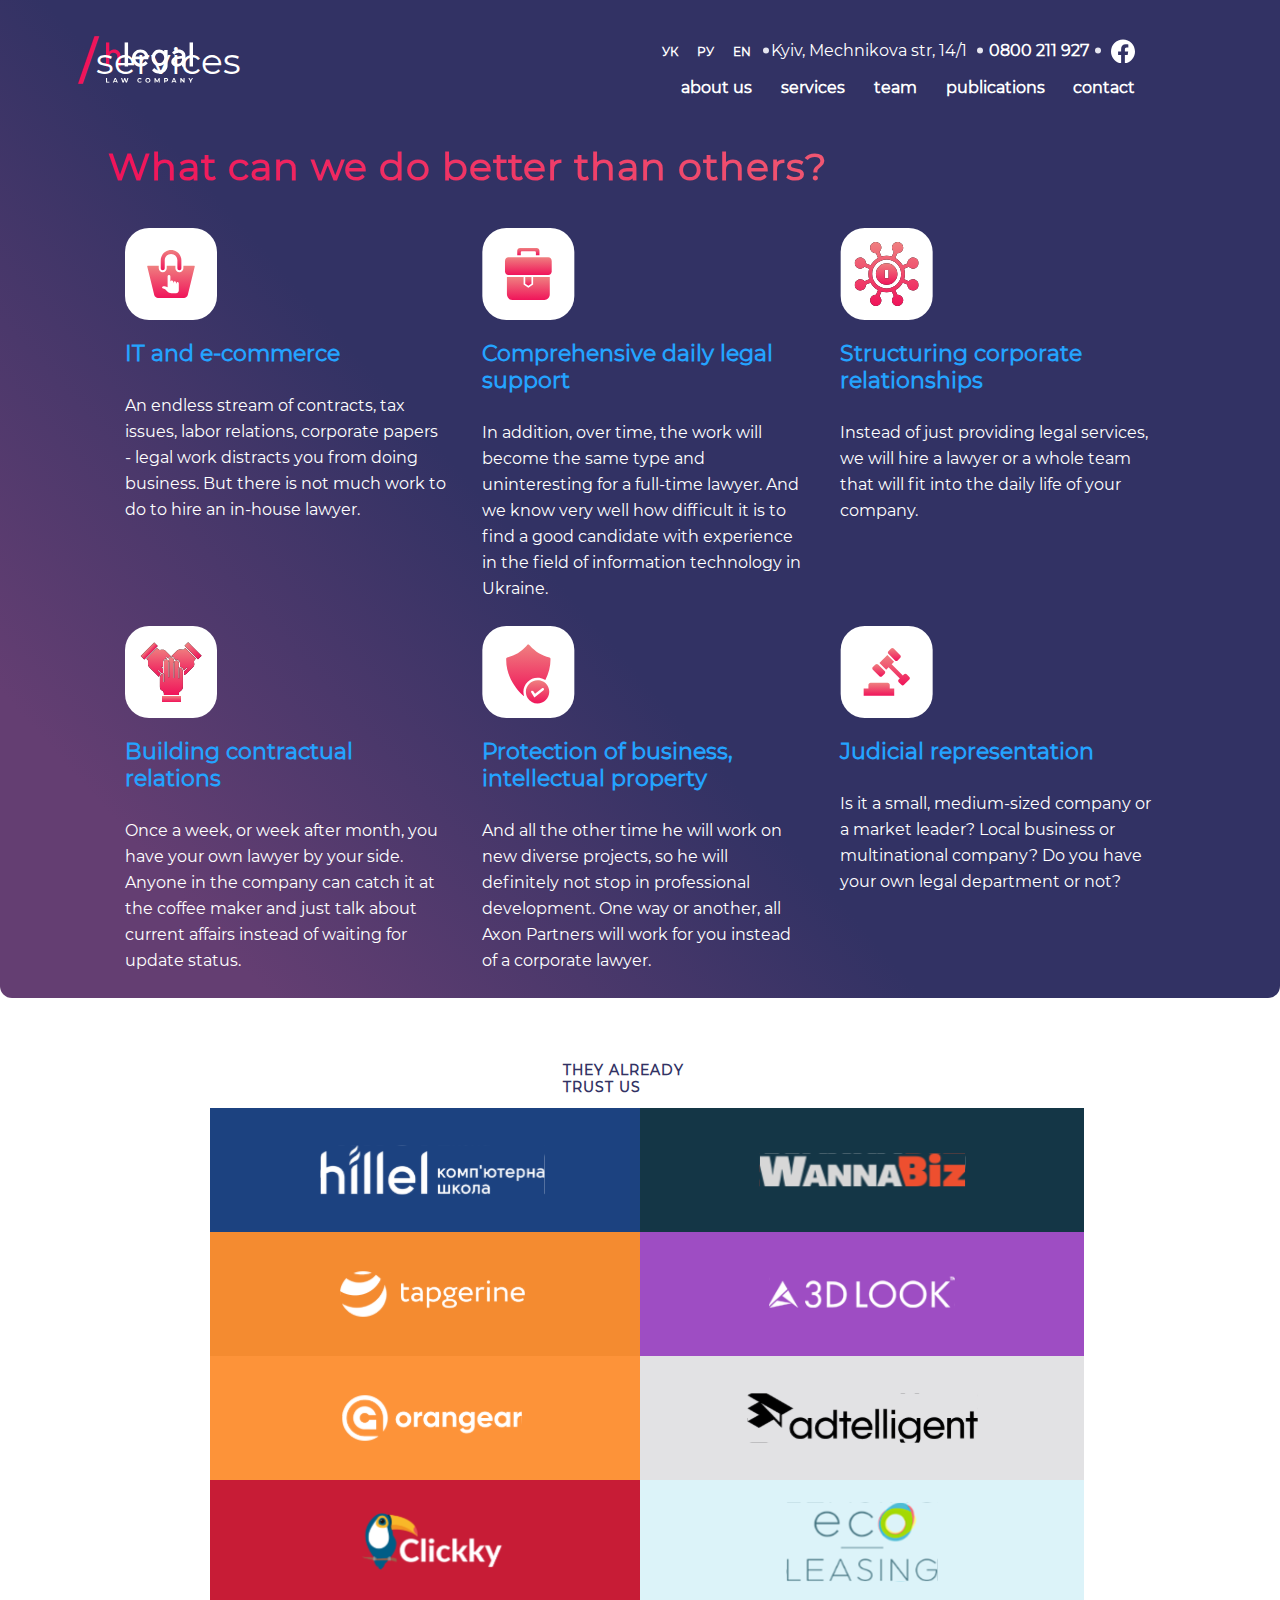
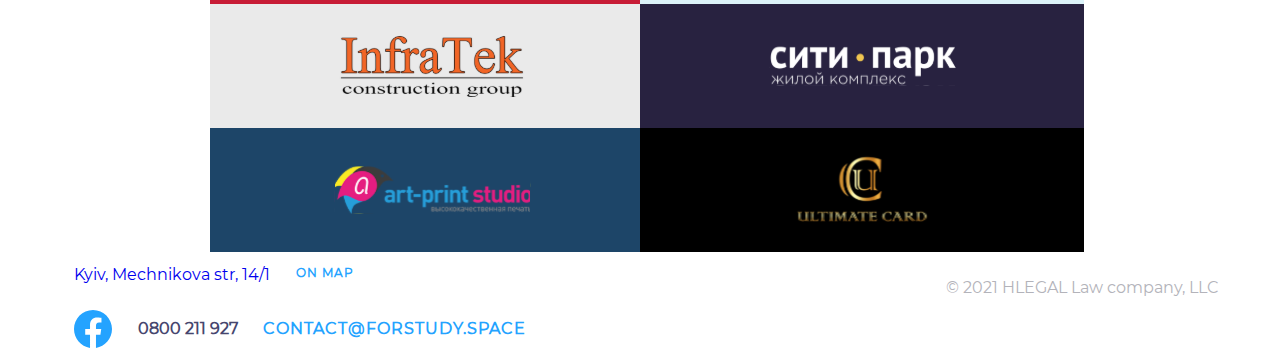
==== pages/services.html @ 81e6c0dd "added slider" ====
<!DOCTYPE html>
<html lang="en">

<head>
    <meta charset="UTF-8">
    <meta http-equiv="X-UA-Compatible" content="IE=edge">
    <meta name="viewport" content="width=device-width, initial-scale=1">
    <link rel="stylesheet" href="owl.carousel.min.css">
    <link rel="stylesheet" href="owl.theme.default.min.css">
    <link rel="stylesheet" href="../css/reset.css">
    <link rel="stylesheet" href="../css/style.css">
    <title>Services</title>
</head>

<body>
    <div class="container">
        <div class="wrapper">
            <header class="header">
                <img class="header__logo" src="../imgs/logo.svg" alt="логотип">
                <div class="service__logo">
                    <h3 class="logo__title">
                        /
                    </h3>
                    <h4 class="logo__subtitle">
                        services
                    </h4>
                </div>
                <div class="nav">
                    <div class="header__items">
                        <ul class="header__list">
                            <li class="header__item">
                                <a href="#" class="header__link header__link--primary">ук</a>
                            </li>
                            <li class="header__item">
                                <a href="#" class="header__link header__link--primary">ру</a>
                            </li>
                            <li class="header__item">
                                <a href="#" class="header__link header__link--primary">en </a>
                            </li>
                            <li class="header__item">
                                <a href="https://goo.gl/maps/Sz3MzExeA3tsCW739"
                                    class="header__link header__link--secondary"><img class="header__icon"
                                        src="../imgs/dotseparator.svg" alt="точка">Kyiv, Mechnikova str, 14/1</a>
                            </li>
                            <li class="header__item">
                                <a href="tel:+380800211927" class="header__link header__link--tertiary">
                                    <img class="header__icon" src="../imgs/dotseparator.svg" alt="точка">
                                    0800 211 927
                                    <img class="header__icon" src="../imgs/dotseparator.svg" alt="точка">
                                </a>
                            </li>
                            <li class="header__item">
                                <a href="http://facebook.com" class="header__link header__link--facebook">

                                </a>
                            </li>
                        </ul>
                    </div>
                    <ul class="nav__list">
                        <li class="nav__item">
                            <a href="#" class="nav__link">about us</a>
                        </li>
                        <li class="nav__item">
                            <a href="#" class="nav__link">services</a>
                        </li>
                        <li class="nav__item">
                            <a href="#" class="nav__link">team</a>
                        </li>
                        <li class="nav__item">
                            <a href="#" class="nav__link">publications</a>
                        </li>
                        <li class="nav__item">
                            <a href="#" class="nav__link">contact</a>
                        </li>
                    </ul>

                </div>
            </header>

            <h2 class="content__subtitle">
                What can we do better than others?
            </h2>
            <div class="content__bottom">
                <div class="content__item">
                    <img src="../icons/Icon.svg" alt="иконка корзина" class="content__img">
                    <h3 class="content__subtitle--secondary">
                        IT and e-commerce
                    </h3>
                    <p class="content__text">
                        An endless stream of contracts, tax issues,
                        labor relations, corporate papers - legal work
                        distracts you from doing business. But there is
                        not much work to do to hire an in-house lawyer.

                    </p>
                </div>
                <div class="content__item">
                    <img src="../icons/Icon1.svg" alt="иконка рюкзак" class="content__img">
                    <h3 class="content__subtitle--secondary">
                        Comprehensive daily
                        legal support
                    </h3>
                    <p class="content__text">
                        In addition, over time,
                        the work will become the same
                        type and uninteresting for a full-time
                        lawyer. And we know very well how difficult
                        it is to find a good candidate with experience in
                        the field of information technology in Ukraine.

                    </p>
                </div>
                <div class="content__item">
                    <img src="../icons/Icon2.svg" alt="иконка снежинка" class="content__img">
                    <h3 class="content__subtitle--secondary">
                        Structuring corporate relationships
                    </h3>
                    <p class="content__text">
                        Instead of just providing legal services,
                        we will hire a lawyer or a whole team that will
                        fit into the daily life of your company.

                    </p>
                </div>
                <div class="content__item">
                    <img src="../icons/Icon3.svg" alt="иконка руки" class="content__img">
                    <h3 class="content__subtitle--secondary">
                        Building contractual relations
                    </h3>
                    <p class="content__text">
                        Once a week, or week after month,
                        you have your own lawyer by your side.
                        Anyone in the company can catch it at the coffee
                        maker and just talk about current affairs instead of waiting for update status.

                    </p>
                </div>
                <div class="content__item">
                    <img src="../icons/Icon4.svg" alt="иконка щит" class="content__img">
                    <h3 class="content__subtitle--secondary">
                        Protection of business, intellectual property
                    </h3>
                    <p class="content__text">
                        And all the other time he will work on new diverse projects,
                        so he will definitely not stop in professional development.
                        One way or another, all Axon Partners will work for you instead of a corporate lawyer.

                    </p>
                </div>
                <div class="content__item">
                    <img src="../icons/Icon5.svg" alt="иконка молоток" class="content__img">
                    <h3 class="content__subtitle--secondary">
                        Judicial representation
                    </h3>
                    <p class="content__text">
                        Is it a small, medium-sized company or a market leader?
                        Local business or multinational company? Do you have your
                        own legal department or not?

                    </p>
                </div>


            </div>




        </div>
        <div class="bottom__block">
            <h3 class="bottom__subtitle">
                They already trust us
            </h3>
            <div class="bottom__item">
                <a href="https://ithillel.ua/ua" class="bottom__link">
                    <img src="../imgs/Item.svg" alt="иконка ithillel" class="bottom__img">
                </a>
                <a href="http://wannabiz.com.ua/" class="bottom__link">
                    <img src="../imgs/Item-1.svg" alt=" иконка wannabiz" class="bottom__img">
                </a>
                <a href="http://www.tapgerine.com/" class="bottom__link">
                    <img src="../imgs/Item-2.svg" alt=" иконка tapgerine" class="bottom__img">
                </a>
                <a href="https://3dlook.me/" class="bottom__link">
                    <img src="../imgs/Item-3.svg" alt=" иконка 3dlook" class="bottom__img">
                </a>
                <a href="https://www.facebook.com/orangearcompany/" class="bottom__link">
                    <img src="../imgs/Item-4.svg" alt="иконка orangear" class="bottom__img">
                </a>
                <a href="https://adtelligent.com/" class="bottom__link">
                    <img src="../imgs/Item-5.svg" alt="иконка adtelligent" class="bottom__img">
                </a>
                <a href="https://clickky.biz/" class="bottom__link">
                    <img src="../imgs/Item-6.svg" alt="иконка clickky" class="bottom__img">
                </a>
                <a href="https://www.instagram.com/ecoleasing/" class="bottom__link">
                    <img src="../imgs/Item-7.svg" alt="иконка ecoleasing" class="bottom__img">
                </a>
                <a href="https://www.infratech.kz/" class="bottom__link">
                    <img src="../imgs/Item-8.svg" alt="иконка infratech" class="bottom__img">
                </a>
                <a href="https://city-park.com.ua/" class="bottom__link">
                    <img src="../imgs/Item-9.svg" alt="иконка city-park" class="bottom__img">
                </a>
                <a href="https://www.artprintstudio.com.ua/" class="bottom__link">
                    <img src="../imgs/Item-10.svg" alt="иконка artprintstudio" class="bottom__img">
                </a>
                <a href="https://www.ultimatecartparts.com/" class="bottom__link">
                    <img src="../imgs/Item-11.svg" alt="иконка ultimatecartparts" class="bottom__img">
                </a>
            </div>

        </div>

        <footer class="footer">
            <div class="footer__block">
                <div class="footer__items">
                    <ul class="footer__list">
                        <li class="foooter__item">
                            <a class="footer__link" href="https://goo.gl/maps/Sz3MzExeA3tsCW739">
                                Kyiv, Mechnikova str, 14/1
                            </a>
                        </li>
                        <li class="foooter__item">
                            <p class="footer__subtitle">
                                On map
                            </p>
                        </li>
                    </ul>
                </div>
                <div class="footer__items--primary">
                    <ul class="footer__list--primary">
                        <li class="foooter__item--primary">
                            <a class="footer__link--primary" href="http://facebook.com">
                            </a>
                        </li>
                        <li class="foooter__item--primary">
                            <a class="footer__number" href="tel:+380800211927">
                                0800 211 927
                            </a>
                        </li>
                        <li class="foooter__item--primary">
                            <a class="footer__mail" href="mailto:contact@forstudy.space">
                                contact@forstudy.space
                            </a>
                        </li>
                    </ul>

                </div>
            </div>
            <p id="down"></p>
            <p class="footer__copiraiting">
                © 2021 HLEGAL Law company, LLC
            </p>
        </footer>
        
    </div>
    </div>
    
</body>

</html>
---- css/style.css ----
@charset "UTF-8";
.wrapper .content .column__subtitle--active {
  background-image: linear-gradient(90.13deg, #EF8080 0.84%, #F0145A 99.96%);
  background-clip: text;
  -webkit-background-clip: text;
  -webkit-text-fill-color: transparent;
}

.wrapper .content__subtitle, .central__block .central__text, .section .section__text {
  background: linear-gradient(90.13deg, #F0145A 0.84%, #EF8080 99.96%);
  background-clip: text;
  -webkit-background-clip: text;
  -webkit-text-fill-color: transparent;
}

.central__block .central__link, .bottom__block .bottom__subtitle, .section .section__link, .footer .footer__mail {
  text-transform: uppercase;
  letter-spacing: 1px;
  font-weight: bold;
}

.section .section__subtitle--tertiary, .footer .footer__subtitle {
  font-weight: bold;
  font-size: 12px;
  line-height: 15px;
  letter-spacing: 1px;
  text-transform: uppercase;
}

@font-face {
  font-family: "Montserrat";
  src: url(../fonts/Montserrat.ttf);
}

body {
  font-family: "Montserrat";
}

.wrapper {
  background: linear-gradient(228.57deg, #323264 11.93%, #323264 57.17%, #643E72 87.46%);
  border-radius: 0px 0px 12px 12px;
  font-family: "Montserrat";
  color: #FFFFFF;
}

.wrapper a {
  color: #FFFFFF;
}

.wrapper .header {
  display: -webkit-box;
  display: -ms-flexbox;
  display: flex;
  -webkit-box-pack: justify;
      -ms-flex-pack: justify;
          justify-content: space-between;
}

.wrapper .header .header__logo {
  width: 6.78%;
  margin-left: 8.3%;
  margin-top: 2.2%;
}

.wrapper .header .header__list {
  display: -webkit-box;
  display: -ms-flexbox;
  display: flex;
  -webkit-box-align: center;
      -ms-flex-align: center;
          align-items: center;
  margin-right: 145px;
  padding-bottom: 15px;
}

.wrapper .header .header__item {
  margin-top: 8%;
  margin-left: 1px;
}

.wrapper .header .header__link--primary {
  font-size: .75rem;
  font-weight: 700;
  text-transform: uppercase;
  line-height: 14.63px;
  padding: 9px;
}

.wrapper .header .header__link--primary:hover {
  background: #F0145A;
  border-radius: 8px;
}

.wrapper .header .header__link--secondary {
  font-weight: 400;
  line-height: 19.5px;
}

.wrapper .header .header__link--tertiary {
  font-size: 1rem;
  font-weight: 700;
  line-height: 14.63px;
  padding: 7px;
}

.wrapper .header .header__link--facebook {
  display: block;
  width: 24px;
  height: 24px;
  background-image: url(../icons/Vectorfacebook.svg);
}

.wrapper .header .header__link--facebook:hover {
  display: block;
  width: 24px;
  height: 24px;
  background-image: url(../icons/Vectorfacebookhov.svg);
}

.wrapper .header .header__icon {
  padding: 2px;
}

.wrapper .header .nav__list {
  display: -webkit-box;
  display: -ms-flexbox;
  display: flex;
}

.wrapper .header .nav__link {
  font-weight: 700;
  padding-bottom: 3px;
}

.wrapper .header .nav__link:hover {
  border-bottom: 2px solid #ffffff;
  font-weight: 700;
}

.wrapper .header .nav__item {
  margin-left: 4.6%;
}

.wrapper .wrapper__body {
  background-image: url(../imgs/symbol.svg);
  background-repeat: no-repeat;
  background-position: top;
  background-size: 45%;
  height: inherit;
}

.wrapper .title {
  font-size: 2.375rem;
  width: 41.7%;
  font-weight: 700;
  padding-top: 19.1%;
  margin-left: 37.5%;
}

.wrapper .center__btn {
  background-image: url(../icons/btncenter.svg);
  display: block;
  width: 42px;
  height: 42px;
  margin-top: 21%;
  margin-left: 49%;
}

.wrapper .center__btn:hover {
  background-image: url(../icons/btnhov.svg);
  display: block;
  width: 42px;
  height: 42px;
  margin-top: 21%;
  margin-left: 49%;
}

.wrapper .content {
  display: -webkit-box;
  display: -ms-flexbox;
  display: flex;
  width: 95%;
  margin: 0 auto;
  padding-top: 6%;
  -webkit-box-pack: center;
      -ms-flex-pack: center;
          justify-content: center;
}

.wrapper .content .column--primary {
  display: -webkit-box;
  display: -ms-flexbox;
  display: flex;
  width: 29%;
  padding-right: 3%;
  -webkit-box-orient: vertical;
  -webkit-box-direction: normal;
      -ms-flex-direction: column;
          flex-direction: column;
  -webkit-box-align: end;
      -ms-flex-align: end;
          align-items: flex-end;
}

.wrapper .content .column--secondary {
  width: 56%;
  padding-left: 3%;
  border-left: 4px solid rgba(255, 255, 255, 0.3);
}

.wrapper .content .column__subtitle {
  font-size: 2.4375rem;
  font-weight: 700;
  line-height: 3rem;
  padding-bottom: 10%;
}

.wrapper .content .column__link:hover {
  color: #f0145a;
}

.wrapper .content .column__subtitle--secondary {
  font-size: 1.875rem;
  margin-top: 6%;
  padding-bottom: 2%;
}

.wrapper .content .column__text {
  font-size: 1.1875rem;
  line-height: 30px;
}

.wrapper .content__link {
  display: block;
  font-size: .875rem;
  color: #24A3FF;
  font-weight: 700;
  line-height: 17px;
  letter-spacing: 1px;
  text-transform: uppercase;
  margin-top: 2.3%;
  margin-left: 8.4%;
}

.wrapper .content__link:hover {
  color: #f0145a;
}

.wrapper .content__link p::after {
  content: "ᐳ";
  padding: 3px;
}

.wrapper .content__subtitle {
  font-size: 2.375rem;
  font-weight: bold;
  letter-spacing: 1px;
  line-height: 46px;
  padding-top: 3.7%;
  margin-left: 8.4%;
}

.wrapper .content__bottom {
  display: -webkit-box;
  display: -ms-flexbox;
  display: flex;
  -ms-flex-wrap: wrap;
      flex-wrap: wrap;
  padding-left: 7%;
  margin-top: 3%;
  -webkit-box-pack: start;
      -ms-flex-pack: start;
          justify-content: flex-start;
}

.wrapper .content__item {
  width: 30%;
  padding-bottom: 2%;
  padding-left: 3%;
}

.wrapper .content__img {
  padding-bottom: 5%;
}

.wrapper .content__subtitle--secondary {
  color: #24A3FF;
  font-size: 1.375rem;
  line-height: 1.6875rem;
  padding-bottom: 8%;
  font-weight: bold;
  cursor: default;
}

.wrapper .content__text {
  line-height: 26px;
}

.central__block {
  margin-top: 5%;
}

.central__block .central__items {
  display: -webkit-box;
  display: -ms-flexbox;
  display: flex;
  -webkit-box-align: end;
      -ms-flex-align: end;
          align-items: flex-end;
}

.central__block .central__item {
  padding-left: 2%;
}

.central__block .central__link {
  color: #24A3FF;
}

.central__block .central__subtitle {
  color: #B3B3BA;
  font-weight: bold;
}

.central__block .central__subtitle--secondary {
  font-size: .875rem;
  color: #B3B3BA;
}

.central__block .central__text {
  font-weight: bold;
  font-size: 38px;
  line-height: 46px;
}

.central__block .owl-carousel {
  width: 80%;
  margin: 0 auto;
}

.central__block .owl-dot.active {
  opacity: 1;
}

.central__block .owl-dots {
  text-align: center;
}

.bottom__block {
  margin-top: 5%;
}

.bottom__block .bottom__subtitle {
  color: #323264;
  font-size: .875rem;
  line-height: 17px;
  width: 12%;
  margin: 1% auto;
}

.bottom__block .bottom__item {
  display: -webkit-box;
  display: -ms-flexbox;
  display: flex;
  -ms-flex-wrap: wrap;
      flex-wrap: wrap;
  -webkit-box-pack: center;
      -ms-flex-pack: center;
          justify-content: center;
}

.bottom__block .bottom__link {
  display: block;
}

.bottom__block .bottom__img {
  height: 100%;
}

.section {
  background-color: #F5F5FA;
  padding: 1%;
}

.section .section__item {
  margin-left: 7%;
  margin-bottom: 1%;
}

.section .section__link {
  color: #24A3FF;
}

.section .section__link h3::after {
  content: "ᐳ";
  padding: 2px;
}

.section .section__subtitle--primary {
  padding: 1%;
}

.section .section__text {
  font-size: 38px;
  line-height: 46px;
  font-weight: bold;
  padding: 1%;
}

.section .section__column {
  display: -webkit-box;
  display: -ms-flexbox;
  display: flex;
  margin-left: 8%;
  padding-bottom: 3%;
  border-bottom: 2px solid #E6E6F0;
}

.section .section__subtitle--secondary {
  color: #24A3FF;
  line-height: 20px;
  font-weight: bold;
}

.section .section__subtitle--tertiary {
  color: #B3B3BA;
  padding-bottom: 1%;
  border-bottom: 2px solid #E6E6F0;
}

.section .section__column--inner {
  display: -webkit-box;
  display: -ms-flexbox;
  display: flex;
  -webkit-box-orient: vertical;
  -webkit-box-direction: normal;
      -ms-flex-direction: column;
          flex-direction: column;
  width: 28%;
  background-color: #FFFFFF;
  font-size: .875rem;
  line-height: 22px;
  margin: 1%;
}

.section .section__column--inner p {
  width: 80%;
  margin: 0 auto;
  padding-bottom: 10%;
}

.footer {
  display: -webkit-box;
  display: -ms-flexbox;
  display: flex;
  -ms-flex-pack: distribute;
      justify-content: space-around;
}

.footer .footer__block {
  width: 50%;
}

.footer .footer__list {
  display: -webkit-box;
  display: -ms-flexbox;
  display: flex;
}

.footer .foooter__item,
.footer .foooter__item--primary {
  padding: 2%;
}

.footer .footer__subtitle {
  color: #24A3FF;
}

.footer .footer__link--primary {
  display: block;
  background: url(../icons/Vectorfb.svg);
  width: 38px;
  height: 38px;
}

.footer .footer__list--primary {
  display: -webkit-box;
  display: -ms-flexbox;
  display: flex;
  -webkit-box-align: center;
      -ms-flex-align: center;
          align-items: center;
}

.footer .footer__link--primary:hover {
  background: url(../icons/Vectorfbhov.svg);
}

.footer .footer__number {
  color: #46466E;
  font-weight: 700;
}

.footer .footer__mail {
  color: #24A3FF;
}

.footer .footer__mail:hover {
  color: #F0145A;
}

.footer .footer__copiraiting {
  color: #B3B3BA;
  padding-top: 2%;
}

@media screen and (max-width: 1900px) {
  .wrapper .wrapper__body .content .column--primary {
    width: 30%;
  }
}

@media screen and (max-width: 1440px) {
  .wrapper .wrapper__body .content .column--primary {
    width: 34%;
  }
}

@media screen and (max-width: 1280px) {
  .wrapper .wrapper__body .content .column--primary {
    width: 45%;
  }
}

@media screen and (max-width: 1024px) {
  .wrapper .wrapper__body .content .column--primary {
    width: 49%;
  }
}

@media screen and (max-width: 960px) {
  .wrapper .wrapper__body .content .column--primary {
    width: 70%;
  }
}

@media screen and (max-width: 840px) {
  .wrapper .wrapper__body .content {
    margin: 0 auto;
    padding-top: 6%;
    -webkit-box-orient: vertical;
    -webkit-box-direction: normal;
        -ms-flex-direction: column;
            flex-direction: column;
    -webkit-box-align: start;
        -ms-flex-align: start;
            align-items: flex-start;
  }
  .wrapper .wrapper__body .content .column--primary {
    display: -webkit-box;
    display: -ms-flexbox;
    display: flex;
    width: 204%;
    -webkit-box-orient: horizontal;
    -webkit-box-direction: normal;
        -ms-flex-direction: row;
            flex-direction: row;
    -webkit-box-align: center;
        -ms-flex-align: center;
            align-items: center;
  }
  .wrapper .wrapper__body .content .column--secondary {
    width: 90%;
    display: -webkit-box;
    display: -ms-flexbox;
    display: flex;
    padding-bottom: 4%;
    border-top: 4px solid rgba(255, 255, 255, 0.3);
    border-left: none;
    -webkit-box-orient: vertical;
    -webkit-box-direction: normal;
        -ms-flex-direction: column;
            flex-direction: column;
    -webkit-box-align: center;
        -ms-flex-align: center;
            align-items: center;
  }
  .wrapper .wrapper__body .content .column__subtitle {
    width: 100%;
  }
}

/****************************************SERVICES*****************************************************/
.service__logo {
  display: -webkit-box;
  display: -ms-flexbox;
  display: flex;
  position: relative;
  right: 21%;
  margin-left: 1%;
  padding-top: 2%;
  -webkit-box-align: center;
      -ms-flex-align: center;
          align-items: center;
}

.logo__title {
  font-size: 3rem;
  color: #f0145a;
  font-weight: bolder;
}

.logo__subtitle {
  font-size: 2.25rem;
}

.center__block {
  display: -webkit-box;
  display: -ms-flexbox;
  display: flex;
  -webkit-box-pack: center;
      -ms-flex-pack: center;
          justify-content: center;
}

.center__img {
  margin-top: 4%;
}
/*# sourceMappingURL=style.css.map */
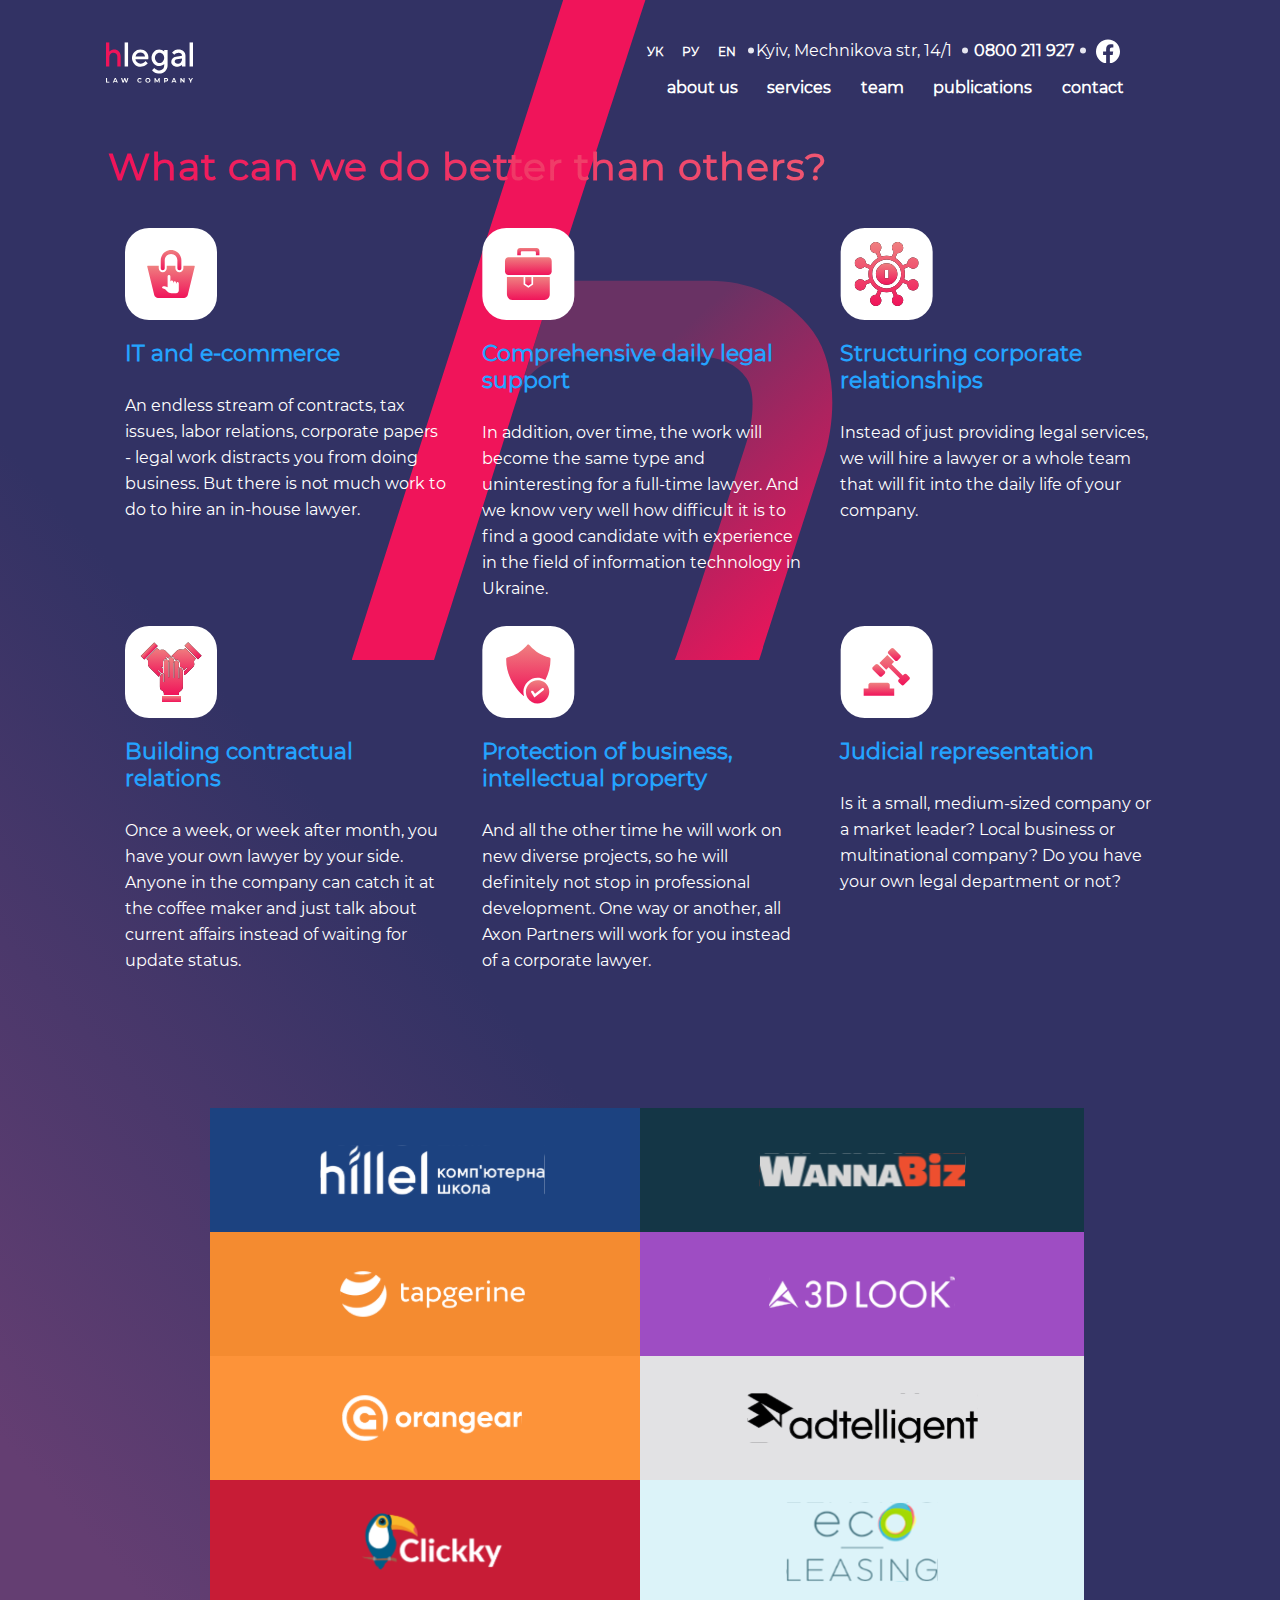
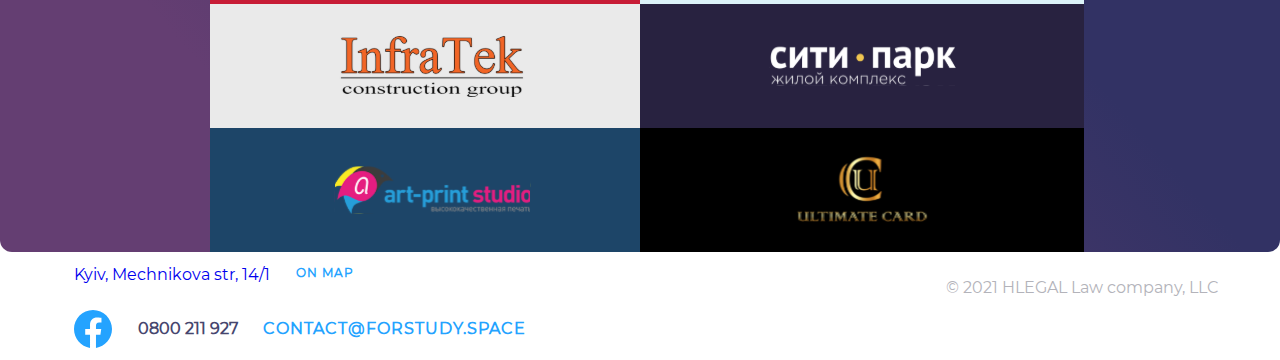
==== commit 744840e1: "tracked files after rm" ====
--- a/pages/services.html
+++ b/pages/services.html
@@ -15,16 +15,12 @@
 <body>
     <div class="container">
         <div class="wrapper">
+            <div class="wrapper__body">
             <header class="header">
+
                 <img class="header__logo" src="../imgs/logo.svg" alt="логотип">
-                <div class="service__logo">
-                    <h3 class="logo__title">
-                        /
-                    </h3>
-                    <h4 class="logo__subtitle">
-                        services
-                    </h4>
-                </div>
+
+
                 <div class="nav">
                     <div class="header__items">
                         <ul class="header__list">
@@ -56,6 +52,9 @@
                             </li>
                         </ul>
                     </div>
+
+                    
+
                     <ul class="nav__list">
                         <li class="nav__item">
                             <a href="#" class="nav__link">about us</a>
@@ -73,6 +72,47 @@
                             <a href="#" class="nav__link">contact</a>
                         </li>
                     </ul>
+
+                    <div id="header__burger" >
+                        <img src="/icons/Hamburger.svg" alt="burger">
+                    </div>
+        
+        
+                    <div id="myModal" class="modal">
+        
+        
+                        <div class="modal-content">
+                          
+                            <div class="modal-body">
+                                    <span class="close">&times;</span>
+                                    <div class="modal__item">
+                                        <a href="">
+                                        about us
+                                    </a>
+                                    </div>
+                                    <div class="modal__item">
+                                        <a href="">
+                                        послуги
+                                    </a>
+                                    </div>
+                                    <div class="modal__item">
+                                        <a href="">
+                                        команда
+                                    </a>
+                                    </div>
+                                    <div class="modal__item">
+                                        <a href="">
+                                        публікації
+                                    </a>
+                                    </div>
+                                    <div class="modal__item">
+                                        <a href="">
+                                        контакти
+                                    </a>
+                                    </div>
+                                </div>
+        
+                    </div>
 
                 </div>
             </header>
@@ -211,6 +251,7 @@
             </div>
 
         </div>
+    </div>
 
         <footer class="footer">
             <div class="footer__block">
@@ -256,7 +297,7 @@
         
     </div>
     </div>
-    
+    <script src="/js/main.js"></script>
 </body>
 
 </html>--- a/css/style.css
+++ b/css/style.css
@@ -60,6 +60,7 @@
   width: 6.78%;
   margin-left: 8.3%;
   margin-top: 2.2%;
+  z-index: 5;
 }
 
 .wrapper .header .header__list {
@@ -69,7 +70,7 @@
   -webkit-box-align: center;
       -ms-flex-align: center;
           align-items: center;
-  margin-right: 145px;
+  margin-right: 160px;
   padding-bottom: 15px;
 }
 
@@ -121,23 +122,114 @@
   padding: 2px;
 }
 
-.wrapper .header .nav__list {
-  display: -webkit-box;
-  display: -ms-flexbox;
-  display: flex;
-}
-
-.wrapper .header .nav__link {
+.wrapper .header .nav #header__burger {
+  display: none;
+  width: 32px;
+  height: 32px;
+}
+
+.wrapper .header .nav .modal {
+  display: none;
+  position: absolute;
+  z-index: 1;
+  padding-top: 100px;
+  left: 0;
+  top: 0;
+  width: 100%;
+  height: 100%;
+  background-color: black;
+  background-color: rgba(0, 0, 0, 0.4);
+}
+
+.wrapper .header .nav .modal-content {
+  background-color: #ffffff;
+  margin: auto;
+  padding: 0;
+  width: 50%;
+  -webkit-box-shadow: 0 4px 8px 0 rgba(0, 0, 0, 0.2), 0 6px 20px 0 rgba(0, 0, 0, 0.19);
+          box-shadow: 0 4px 8px 0 rgba(0, 0, 0, 0.2), 0 6px 20px 0 rgba(0, 0, 0, 0.19);
+  -webkit-animation-name: animatetop;
+  -webkit-animation-duration: 0.4s;
+  animation-name: animatetop;
+  -webkit-animation-duration: 1s;
+          animation-duration: 1s;
+}
+
+@-webkit-keyframes animatetop {
+  from {
+    top: -300px;
+    opacity: 0;
+  }
+  to {
+    top: 0;
+    opacity: 1;
+  }
+}
+
+@keyframes animatetop {
+  from {
+    opacity: 0;
+  }
+  to {
+    opacity: 1;
+  }
+}
+
+.wrapper .header .nav .modal__item {
+  font-size: 1.5rem;
+  line-height: 1.8125rem;
+  text-align: center;
+  font-weight: bold;
+  border-radius: 12px;
+  margin: 3%;
+  padding: 2%;
+  background-color: #F5F5FA;
+}
+
+.wrapper .header .nav .modal__item a {
+  color: #24A3FF;
+}
+
+.wrapper .header .nav .modal__item a:hover {
+  color: #f0145a;
+}
+
+.wrapper .header .nav .close {
+  position: relative;
+  left: 90%;
+  color: #EC6F5D;
+  font-size: 64px;
+  -webkit-transition: 1s all;
+  transition: 1s all;
+}
+
+.wrapper .header .nav .close:hover,
+.wrapper .header .nav .close:focus {
+  color: #0f0e0e;
+  cursor: pointer;
+}
+
+.wrapper .header .nav .modal-body {
+  padding: 2px 16px;
+}
+
+.wrapper .header .nav .nav__list {
+  display: -webkit-box;
+  display: -ms-flexbox;
+  display: flex;
+}
+
+.wrapper .header .nav .nav__link {
   font-weight: 700;
   padding-bottom: 3px;
 }
 
-.wrapper .header .nav__link:hover {
+.wrapper .header .nav .nav__link:hover {
   border-bottom: 2px solid #ffffff;
   font-weight: 700;
 }
 
-.wrapper .header .nav__item {
+.wrapper .header .nav .nav__item {
   margin-left: 4.6%;
 }
 
@@ -512,6 +604,43 @@
 .footer .footer__copiraiting {
   color: #B3B3BA;
   padding-top: 2%;
+}
+
+/****************************************SERVICES*****************************************************/
+.service__logo {
+  display: -webkit-box;
+  display: -ms-flexbox;
+  display: flex;
+  position: relative;
+  right: 21%;
+  margin-left: 1%;
+  padding-top: 2%;
+  -webkit-box-align: center;
+      -ms-flex-align: center;
+          align-items: center;
+}
+
+.logo__title {
+  font-size: 3rem;
+  color: #f0145a;
+  font-weight: bolder;
+}
+
+.logo__subtitle {
+  font-size: 2.25rem;
+}
+
+.center__block {
+  display: -webkit-box;
+  display: -ms-flexbox;
+  display: flex;
+  -webkit-box-pack: center;
+      -ms-flex-pack: center;
+          justify-content: center;
+}
+
+.center__img {
+  margin-top: 4%;
 }
 
 @media screen and (max-width: 1900px) {
@@ -590,40 +719,121 @@
   }
 }
 
-/****************************************SERVICES*****************************************************/
-.service__logo {
-  display: -webkit-box;
-  display: -ms-flexbox;
-  display: flex;
-  position: relative;
-  right: 21%;
-  margin-left: 1%;
-  padding-top: 2%;
-  -webkit-box-align: center;
-      -ms-flex-align: center;
-          align-items: center;
-}
-
-.logo__title {
-  font-size: 3rem;
-  color: #f0145a;
-  font-weight: bolder;
-}
-
-.logo__subtitle {
-  font-size: 2.25rem;
-}
-
-.center__block {
-  display: -webkit-box;
-  display: -ms-flexbox;
-  display: flex;
-  -webkit-box-pack: center;
-      -ms-flex-pack: center;
-          justify-content: center;
-}
-
-.center__img {
-  margin-top: 4%;
+@media screen and (max-width: 600px) {
+  .wrapper .header .header__icon {
+    display: none;
+  }
+  .wrapper .header .header__item {
+    font-size: .7rem;
+  }
+}
+
+@media screen and (max-width: 480px) {
+  .wrapper .header .header__link {
+    font-size: .5rem;
+  }
+  .wrapper .header .nav .nav__list {
+    display: none;
+  }
+  .wrapper .header .nav #header__burger {
+    display: block;
+    position: relative;
+    left: 84%;
+  }
+  .wrapper .header .header__link--facebook,
+  .wrapper .header .header__link--secondary,
+  .wrapper .header .header__icon {
+    display: none;
+  }
+  .wrapper .header .header__list {
+    margin-left: 60px;
+  }
+  .wrapper .header .header__logo {
+    width: 40%;
+  }
+  .wrapper .wrapper__body {
+    background-size: 97%;
+  }
+  .wrapper .wrapper__body .content__bottom {
+    display: -webkit-box;
+    display: -ms-flexbox;
+    display: flex;
+    -webkit-box-orient: vertical;
+    -webkit-box-direction: normal;
+        -ms-flex-direction: column;
+            flex-direction: column;
+    -webkit-box-align: center;
+        -ms-flex-align: center;
+            align-items: center;
+    margin-top: 8%;
+  }
+  .wrapper .wrapper__body .content__item {
+    width: 80%;
+    padding-bottom: 10%;
+  }
+  .wrapper .wrapper__body .content__subtitle {
+    font-size: 1.5rem;
+  }
+  .wrapper .wrapper__body .owl-carousel .central__block .central__items {
+    display: -webkit-box;
+    display: -ms-flexbox;
+    display: flex;
+    -webkit-box-align: end;
+        -ms-flex-align: end;
+            align-items: flex-end;
+    -webkit-box-orient: vertical;
+    -webkit-box-direction: normal;
+        -ms-flex-direction: column;
+            flex-direction: column;
+  }
+  .section .section__column {
+    display: -webkit-box;
+    display: -ms-flexbox;
+    display: flex;
+    -webkit-box-orient: vertical;
+    -webkit-box-direction: normal;
+        -ms-flex-direction: column;
+            flex-direction: column;
+    width: -webkit-max-content;
+    width: -moz-max-content;
+    width: max-content;
+    flex-direction: column;
+  }
+  .central__block .central__items {
+    display: -webkit-box;
+    display: -ms-flexbox;
+    display: flex;
+    -webkit-box-orient: vertical;
+    -webkit-box-direction: reverse;
+        -ms-flex-direction: column-reverse;
+            flex-direction: column-reverse;
+  }
+  .footer {
+    -webkit-box-orient: vertical;
+    -webkit-box-direction: normal;
+        -ms-flex-direction: column;
+            flex-direction: column;
+    -webkit-box-align: center;
+        -ms-flex-align: center;
+            align-items: center;
+  }
+  .footer .footer__list--primary,
+  .footer .footer__list {
+    -webkit-box-orient: vertical;
+    -webkit-box-direction: normal;
+        -ms-flex-direction: column;
+            flex-direction: column;
+    -webkit-box-align: center;
+        -ms-flex-align: center;
+            align-items: center;
+  }
+  .footer .footer__copiraiting {
+    font-size: .8rem;
+  }
+  .footer .foooter__item--primary {
+    padding: 2%;
+    font-size: .7rem;
+    margin: 0 auto;
+  }
 }
 /*# sourceMappingURL=style.css.map */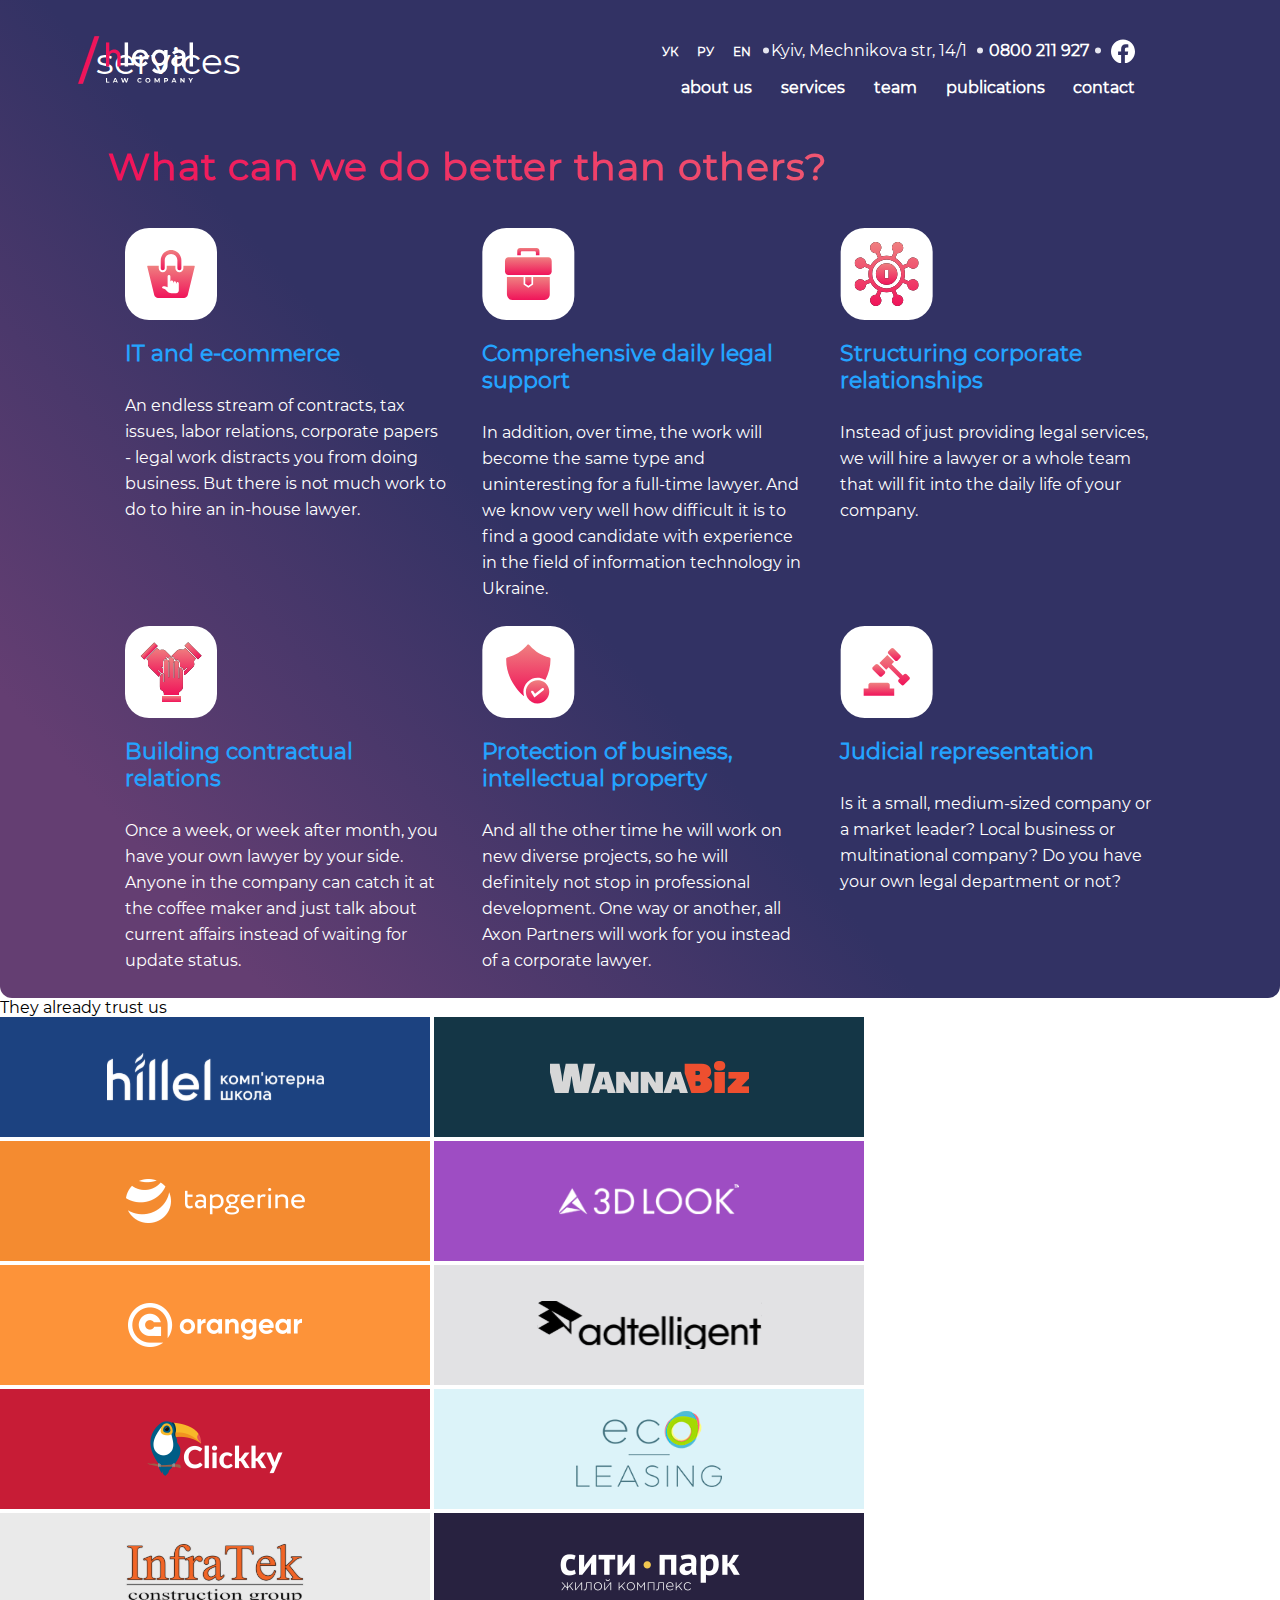
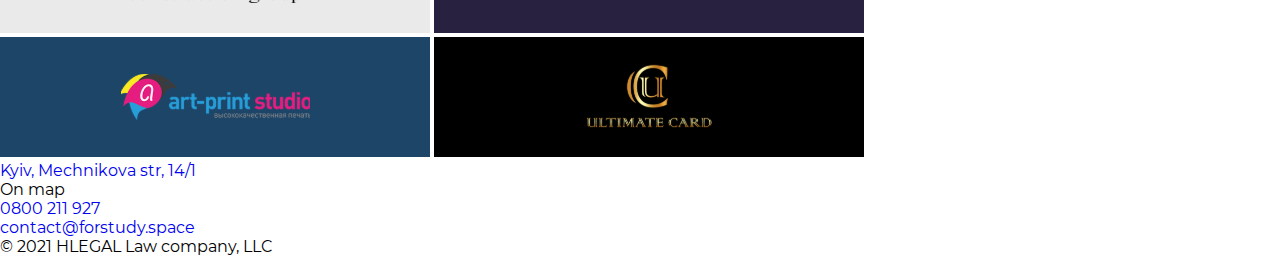
==== commit 4bd7abe0: "Merge branch 'master' of https://github.com/sergdz/homework12" ====
--- a/pages/services.html
+++ b/pages/services.html
@@ -15,12 +15,17 @@
 <body>
     <div class="container">
         <div class="wrapper">
-            <div class="wrapper__body">
+
             <header class="header">
-
                 <img class="header__logo" src="../imgs/logo.svg" alt="логотип">
-
-
+                <div class="service__logo">
+                    <h3 class="logo__title">
+                        /
+                    </h3>
+                    <h4 class="logo__subtitle">
+                        services
+                    </h4>
+                </div>
                 <div class="nav">
                     <div class="header__items">
                         <ul class="header__list">
@@ -53,8 +58,6 @@
                         </ul>
                     </div>
 
-                    
-
                     <ul class="nav__list">
                         <li class="nav__item">
                             <a href="#" class="nav__link">about us</a>
@@ -73,48 +76,48 @@
                         </li>
                     </ul>
 
-                    <div id="header__burger" >
+                    <div id="header__burger">
                         <img src="/icons/Hamburger.svg" alt="burger">
                     </div>
-        
-        
+
+
                     <div id="myModal" class="modal">
-        
-        
+
+
                         <div class="modal-content">
-                          
+
                             <div class="modal-body">
-                                    <span class="close">&times;</span>
-                                    <div class="modal__item">
-                                        <a href="">
+                                <span class="close">&times;</span>
+                                <div class="modal__item">
+                                    <a href="">
                                         about us
                                     </a>
-                                    </div>
-                                    <div class="modal__item">
-                                        <a href="">
+                                </div>
+                                <div class="modal__item">
+                                    <a href="">
                                         послуги
                                     </a>
-                                    </div>
-                                    <div class="modal__item">
-                                        <a href="">
+                                </div>
+                                <div class="modal__item">
+                                    <a href="">
                                         команда
                                     </a>
-                                    </div>
-                                    <div class="modal__item">
-                                        <a href="">
+                                </div>
+                                <div class="modal__item">
+                                    <a href="">
                                         публікації
                                     </a>
-                                    </div>
-                                    <div class="modal__item">
-                                        <a href="">
+                                </div>
+                                <div class="modal__item">
+                                    <a href="">
                                         контакти
                                     </a>
-                                    </div>
-                                </div>
-        
+                                </div>
+                            </div>
+
+                        </div>
+
                     </div>
-
-                </div>
             </header>
 
             <h2 class="content__subtitle">
@@ -253,51 +256,53 @@
         </div>
     </div>
 
-        <footer class="footer">
-            <div class="footer__block">
-                <div class="footer__items">
-                    <ul class="footer__list">
-                        <li class="foooter__item">
-                            <a class="footer__link" href="https://goo.gl/maps/Sz3MzExeA3tsCW739">
-                                Kyiv, Mechnikova str, 14/1
-                            </a>
-                        </li>
-                        <li class="foooter__item">
-                            <p class="footer__subtitle">
-                                On map
-                            </p>
-                        </li>
-                    </ul>
-                </div>
-                <div class="footer__items--primary">
-                    <ul class="footer__list--primary">
-                        <li class="foooter__item--primary">
-                            <a class="footer__link--primary" href="http://facebook.com">
-                            </a>
-                        </li>
-                        <li class="foooter__item--primary">
-                            <a class="footer__number" href="tel:+380800211927">
-                                0800 211 927
-                            </a>
-                        </li>
-                        <li class="foooter__item--primary">
-                            <a class="footer__mail" href="mailto:contact@forstudy.space">
-                                contact@forstudy.space
-                            </a>
-                        </li>
-                    </ul>
-
-                </div>
+    <footer class="footer">
+        <div class="footer__block">
+            <div class="footer__items">
+                <ul class="footer__list">
+                    <li class="foooter__item">
+                        <a class="footer__link" href="https://goo.gl/maps/Sz3MzExeA3tsCW739">
+                            Kyiv, Mechnikova str, 14/1
+                        </a>
+                    </li>
+                    <li class="foooter__item">
+                        <p class="footer__subtitle">
+                            On map
+                        </p>
+                    </li>
+                </ul>
             </div>
-            <p id="down"></p>
-            <p class="footer__copiraiting">
-                © 2021 HLEGAL Law company, LLC
-            </p>
-        </footer>
-        
+            <div class="footer__items--primary">
+                <ul class="footer__list--primary">
+                    <li class="foooter__item--primary">
+                        <a class="footer__link--primary" href="http://facebook.com">
+                        </a>
+                    </li>
+                    <li class="foooter__item--primary">
+                        <a class="footer__number" href="tel:+380800211927">
+                            0800 211 927
+                        </a>
+                    </li>
+                    <li class="foooter__item--primary">
+                        <a class="footer__mail" href="mailto:contact@forstudy.space">
+                            contact@forstudy.space
+                        </a>
+                    </li>
+                </ul>
+
+            </div>
+        </div>
+        <p id="down"></p>
+        <p class="footer__copiraiting">
+            © 2021 HLEGAL Law company, LLC
+        </p>
+    </footer>
+
     </div>
     </div>
-    <script src="/js/main.js"></script>
+    <script src="/js/main.js">
+    </script>
+
 </body>
 
 </html>--- a/css/style.css
+++ b/css/style.css
@@ -1,4 +1,17 @@
 @charset "UTF-8";
+.section .section__column {
+  display: -webkit-box;
+  display: -ms-flexbox;
+  display: flex;
+  -webkit-box-orient: vertical;
+  -webkit-box-direction: normal;
+      -ms-flex-direction: column;
+          flex-direction: column;
+  width: -webkit-max-content;
+  width: -moz-max-content;
+  width: max-content;
+}
+
 .wrapper .content .column__subtitle--active {
   background-image: linear-gradient(90.13deg, #EF8080 0.84%, #F0145A 99.96%);
   background-clip: text;
@@ -6,20 +19,20 @@
   -webkit-text-fill-color: transparent;
 }
 
-.wrapper .content__subtitle, .central__block .central__text, .section .section__text {
+.wrapper .content__subtitle, .wrapper .central__block .central__text, .wrapper .section .section__text {
   background: linear-gradient(90.13deg, #F0145A 0.84%, #EF8080 99.96%);
   background-clip: text;
   -webkit-background-clip: text;
   -webkit-text-fill-color: transparent;
 }
 
-.central__block .central__link, .bottom__block .bottom__subtitle, .section .section__link, .footer .footer__mail {
+.wrapper .central__block .central__link, .wrapper .bottom__block .bottom__subtitle, .wrapper .section .section__link, .wrapper .footer .footer__mail {
   text-transform: uppercase;
   letter-spacing: 1px;
   font-weight: bold;
 }
 
-.section .section__subtitle--tertiary, .footer .footer__subtitle {
+.wrapper .section .section__subtitle--tertiary, .wrapper .footer .footer__subtitle {
   font-weight: bold;
   font-size: 12px;
   line-height: 15px;
@@ -41,6 +54,7 @@
   border-radius: 0px 0px 12px 12px;
   font-family: "Montserrat";
   color: #FFFFFF;
+  /****************************************SERVICES*****************************************************/
 }
 
 .wrapper a {
@@ -70,7 +84,7 @@
   -webkit-box-align: center;
       -ms-flex-align: center;
           align-items: center;
-  margin-right: 160px;
+  margin-right: 145px;
   padding-bottom: 15px;
 }
 
@@ -388,11 +402,11 @@
   line-height: 26px;
 }
 
-.central__block {
+.wrapper .central__block {
   margin-top: 5%;
 }
 
-.central__block .central__items {
+.wrapper .central__block .central__items {
   display: -webkit-box;
   display: -ms-flexbox;
   display: flex;
@@ -401,48 +415,48 @@
           align-items: flex-end;
 }
 
-.central__block .central__item {
+.wrapper .central__block .central__item {
   padding-left: 2%;
 }
 
-.central__block .central__link {
-  color: #24A3FF;
-}
-
-.central__block .central__subtitle {
+.wrapper .central__block .central__link {
+  color: #24A3FF;
+}
+
+.wrapper .central__block .central__subtitle {
   color: #B3B3BA;
   font-weight: bold;
 }
 
-.central__block .central__subtitle--secondary {
+.wrapper .central__block .central__subtitle--secondary {
   font-size: .875rem;
   color: #B3B3BA;
 }
 
-.central__block .central__text {
+.wrapper .central__block .central__text {
   font-weight: bold;
   font-size: 38px;
   line-height: 46px;
 }
 
-.central__block .owl-carousel {
+.wrapper .central__block .owl-carousel {
   width: 80%;
   margin: 0 auto;
 }
 
-.central__block .owl-dot.active {
+.wrapper .central__block .owl-dot.active {
   opacity: 1;
 }
 
-.central__block .owl-dots {
+.wrapper .central__block .owl-dots {
   text-align: center;
 }
 
-.bottom__block {
+.wrapper .bottom__block {
   margin-top: 5%;
 }
 
-.bottom__block .bottom__subtitle {
+.wrapper .bottom__block .bottom__subtitle {
   color: #323264;
   font-size: .875rem;
   line-height: 17px;
@@ -450,7 +464,7 @@
   margin: 1% auto;
 }
 
-.bottom__block .bottom__item {
+.wrapper .bottom__block .bottom__item {
   display: -webkit-box;
   display: -ms-flexbox;
   display: flex;
@@ -461,45 +475,45 @@
           justify-content: center;
 }
 
-.bottom__block .bottom__link {
+.wrapper .bottom__block .bottom__link {
   display: block;
 }
 
-.bottom__block .bottom__img {
+.wrapper .bottom__block .bottom__img {
   height: 100%;
 }
 
-.section {
+.wrapper .section {
   background-color: #F5F5FA;
   padding: 1%;
 }
 
-.section .section__item {
+.wrapper .section .section__item {
   margin-left: 7%;
   margin-bottom: 1%;
 }
 
-.section .section__link {
-  color: #24A3FF;
-}
-
-.section .section__link h3::after {
+.wrapper .section .section__link {
+  color: #24A3FF;
+}
+
+.wrapper .section .section__link h3::after {
   content: "ᐳ";
   padding: 2px;
 }
 
-.section .section__subtitle--primary {
+.wrapper .section .section__subtitle--primary {
   padding: 1%;
 }
 
-.section .section__text {
+.wrapper .section .section__text {
   font-size: 38px;
   line-height: 46px;
   font-weight: bold;
   padding: 1%;
 }
 
-.section .section__column {
+.wrapper .section .section__column {
   display: -webkit-box;
   display: -ms-flexbox;
   display: flex;
@@ -508,19 +522,19 @@
   border-bottom: 2px solid #E6E6F0;
 }
 
-.section .section__subtitle--secondary {
+.wrapper .section .section__subtitle--secondary {
   color: #24A3FF;
   line-height: 20px;
   font-weight: bold;
 }
 
-.section .section__subtitle--tertiary {
+.wrapper .section .section__subtitle--tertiary {
   color: #B3B3BA;
   padding-bottom: 1%;
   border-bottom: 2px solid #E6E6F0;
 }
 
-.section .section__column--inner {
+.wrapper .section .section__column--inner {
   display: -webkit-box;
   display: -ms-flexbox;
   display: flex;
@@ -535,13 +549,13 @@
   margin: 1%;
 }
 
-.section .section__column--inner p {
+.wrapper .section .section__column--inner p {
   width: 80%;
   margin: 0 auto;
   padding-bottom: 10%;
 }
 
-.footer {
+.wrapper .footer {
   display: -webkit-box;
   display: -ms-flexbox;
   display: flex;
@@ -549,33 +563,33 @@
       justify-content: space-around;
 }
 
-.footer .footer__block {
+.wrapper .footer .footer__block {
   width: 50%;
 }
 
-.footer .footer__list {
-  display: -webkit-box;
-  display: -ms-flexbox;
-  display: flex;
-}
-
-.footer .foooter__item,
-.footer .foooter__item--primary {
+.wrapper .footer .footer__list {
+  display: -webkit-box;
+  display: -ms-flexbox;
+  display: flex;
+}
+
+.wrapper .footer .foooter__item,
+.wrapper .footer .foooter__item--primary {
   padding: 2%;
 }
 
-.footer .footer__subtitle {
-  color: #24A3FF;
-}
-
-.footer .footer__link--primary {
+.wrapper .footer .footer__subtitle {
+  color: #24A3FF;
+}
+
+.wrapper .footer .footer__link--primary {
   display: block;
   background: url(../icons/Vectorfb.svg);
   width: 38px;
   height: 38px;
 }
 
-.footer .footer__list--primary {
+.wrapper .footer .footer__list--primary {
   display: -webkit-box;
   display: -ms-flexbox;
   display: flex;
@@ -584,30 +598,29 @@
           align-items: center;
 }
 
-.footer .footer__link--primary:hover {
+.wrapper .footer .footer__link--primary:hover {
   background: url(../icons/Vectorfbhov.svg);
 }
 
-.footer .footer__number {
+.wrapper .footer .footer__number {
   color: #46466E;
   font-weight: 700;
 }
 
-.footer .footer__mail {
-  color: #24A3FF;
-}
-
-.footer .footer__mail:hover {
+.wrapper .footer .footer__mail {
+  color: #24A3FF;
+}
+
+.wrapper .footer .footer__mail:hover {
   color: #F0145A;
 }
 
-.footer .footer__copiraiting {
+.wrapper .footer .footer__copiraiting {
   color: #B3B3BA;
   padding-top: 2%;
 }
 
-/****************************************SERVICES*****************************************************/
-.service__logo {
+.wrapper .service__logo {
   display: -webkit-box;
   display: -ms-flexbox;
   display: flex;
@@ -620,17 +633,17 @@
           align-items: center;
 }
 
-.logo__title {
+.wrapper .logo__title {
   font-size: 3rem;
   color: #f0145a;
   font-weight: bolder;
 }
 
-.logo__subtitle {
+.wrapper .logo__subtitle {
   font-size: 2.25rem;
 }
 
-.center__block {
+.wrapper .center__block {
   display: -webkit-box;
   display: -ms-flexbox;
   display: flex;
@@ -639,201 +652,7 @@
           justify-content: center;
 }
 
-.center__img {
+.wrapper .center__img {
   margin-top: 4%;
 }
-
-@media screen and (max-width: 1900px) {
-  .wrapper .wrapper__body .content .column--primary {
-    width: 30%;
-  }
-}
-
-@media screen and (max-width: 1440px) {
-  .wrapper .wrapper__body .content .column--primary {
-    width: 34%;
-  }
-}
-
-@media screen and (max-width: 1280px) {
-  .wrapper .wrapper__body .content .column--primary {
-    width: 45%;
-  }
-}
-
-@media screen and (max-width: 1024px) {
-  .wrapper .wrapper__body .content .column--primary {
-    width: 49%;
-  }
-}
-
-@media screen and (max-width: 960px) {
-  .wrapper .wrapper__body .content .column--primary {
-    width: 70%;
-  }
-}
-
-@media screen and (max-width: 840px) {
-  .wrapper .wrapper__body .content {
-    margin: 0 auto;
-    padding-top: 6%;
-    -webkit-box-orient: vertical;
-    -webkit-box-direction: normal;
-        -ms-flex-direction: column;
-            flex-direction: column;
-    -webkit-box-align: start;
-        -ms-flex-align: start;
-            align-items: flex-start;
-  }
-  .wrapper .wrapper__body .content .column--primary {
-    display: -webkit-box;
-    display: -ms-flexbox;
-    display: flex;
-    width: 204%;
-    -webkit-box-orient: horizontal;
-    -webkit-box-direction: normal;
-        -ms-flex-direction: row;
-            flex-direction: row;
-    -webkit-box-align: center;
-        -ms-flex-align: center;
-            align-items: center;
-  }
-  .wrapper .wrapper__body .content .column--secondary {
-    width: 90%;
-    display: -webkit-box;
-    display: -ms-flexbox;
-    display: flex;
-    padding-bottom: 4%;
-    border-top: 4px solid rgba(255, 255, 255, 0.3);
-    border-left: none;
-    -webkit-box-orient: vertical;
-    -webkit-box-direction: normal;
-        -ms-flex-direction: column;
-            flex-direction: column;
-    -webkit-box-align: center;
-        -ms-flex-align: center;
-            align-items: center;
-  }
-  .wrapper .wrapper__body .content .column__subtitle {
-    width: 100%;
-  }
-}
-
-@media screen and (max-width: 600px) {
-  .wrapper .header .header__icon {
-    display: none;
-  }
-  .wrapper .header .header__item {
-    font-size: .7rem;
-  }
-}
-
-@media screen and (max-width: 480px) {
-  .wrapper .header .header__link {
-    font-size: .5rem;
-  }
-  .wrapper .header .nav .nav__list {
-    display: none;
-  }
-  .wrapper .header .nav #header__burger {
-    display: block;
-    position: relative;
-    left: 84%;
-  }
-  .wrapper .header .header__link--facebook,
-  .wrapper .header .header__link--secondary,
-  .wrapper .header .header__icon {
-    display: none;
-  }
-  .wrapper .header .header__list {
-    margin-left: 60px;
-  }
-  .wrapper .header .header__logo {
-    width: 40%;
-  }
-  .wrapper .wrapper__body {
-    background-size: 97%;
-  }
-  .wrapper .wrapper__body .content__bottom {
-    display: -webkit-box;
-    display: -ms-flexbox;
-    display: flex;
-    -webkit-box-orient: vertical;
-    -webkit-box-direction: normal;
-        -ms-flex-direction: column;
-            flex-direction: column;
-    -webkit-box-align: center;
-        -ms-flex-align: center;
-            align-items: center;
-    margin-top: 8%;
-  }
-  .wrapper .wrapper__body .content__item {
-    width: 80%;
-    padding-bottom: 10%;
-  }
-  .wrapper .wrapper__body .content__subtitle {
-    font-size: 1.5rem;
-  }
-  .wrapper .wrapper__body .owl-carousel .central__block .central__items {
-    display: -webkit-box;
-    display: -ms-flexbox;
-    display: flex;
-    -webkit-box-align: end;
-        -ms-flex-align: end;
-            align-items: flex-end;
-    -webkit-box-orient: vertical;
-    -webkit-box-direction: normal;
-        -ms-flex-direction: column;
-            flex-direction: column;
-  }
-  .section .section__column {
-    display: -webkit-box;
-    display: -ms-flexbox;
-    display: flex;
-    -webkit-box-orient: vertical;
-    -webkit-box-direction: normal;
-        -ms-flex-direction: column;
-            flex-direction: column;
-    width: -webkit-max-content;
-    width: -moz-max-content;
-    width: max-content;
-    flex-direction: column;
-  }
-  .central__block .central__items {
-    display: -webkit-box;
-    display: -ms-flexbox;
-    display: flex;
-    -webkit-box-orient: vertical;
-    -webkit-box-direction: reverse;
-        -ms-flex-direction: column-reverse;
-            flex-direction: column-reverse;
-  }
-  .footer {
-    -webkit-box-orient: vertical;
-    -webkit-box-direction: normal;
-        -ms-flex-direction: column;
-            flex-direction: column;
-    -webkit-box-align: center;
-        -ms-flex-align: center;
-            align-items: center;
-  }
-  .footer .footer__list--primary,
-  .footer .footer__list {
-    -webkit-box-orient: vertical;
-    -webkit-box-direction: normal;
-        -ms-flex-direction: column;
-            flex-direction: column;
-    -webkit-box-align: center;
-        -ms-flex-align: center;
-            align-items: center;
-  }
-  .footer .footer__copiraiting {
-    font-size: .8rem;
-  }
-  .footer .foooter__item--primary {
-    padding: 2%;
-    font-size: .7rem;
-    margin: 0 auto;
-  }
-}
 /*# sourceMappingURL=style.css.map */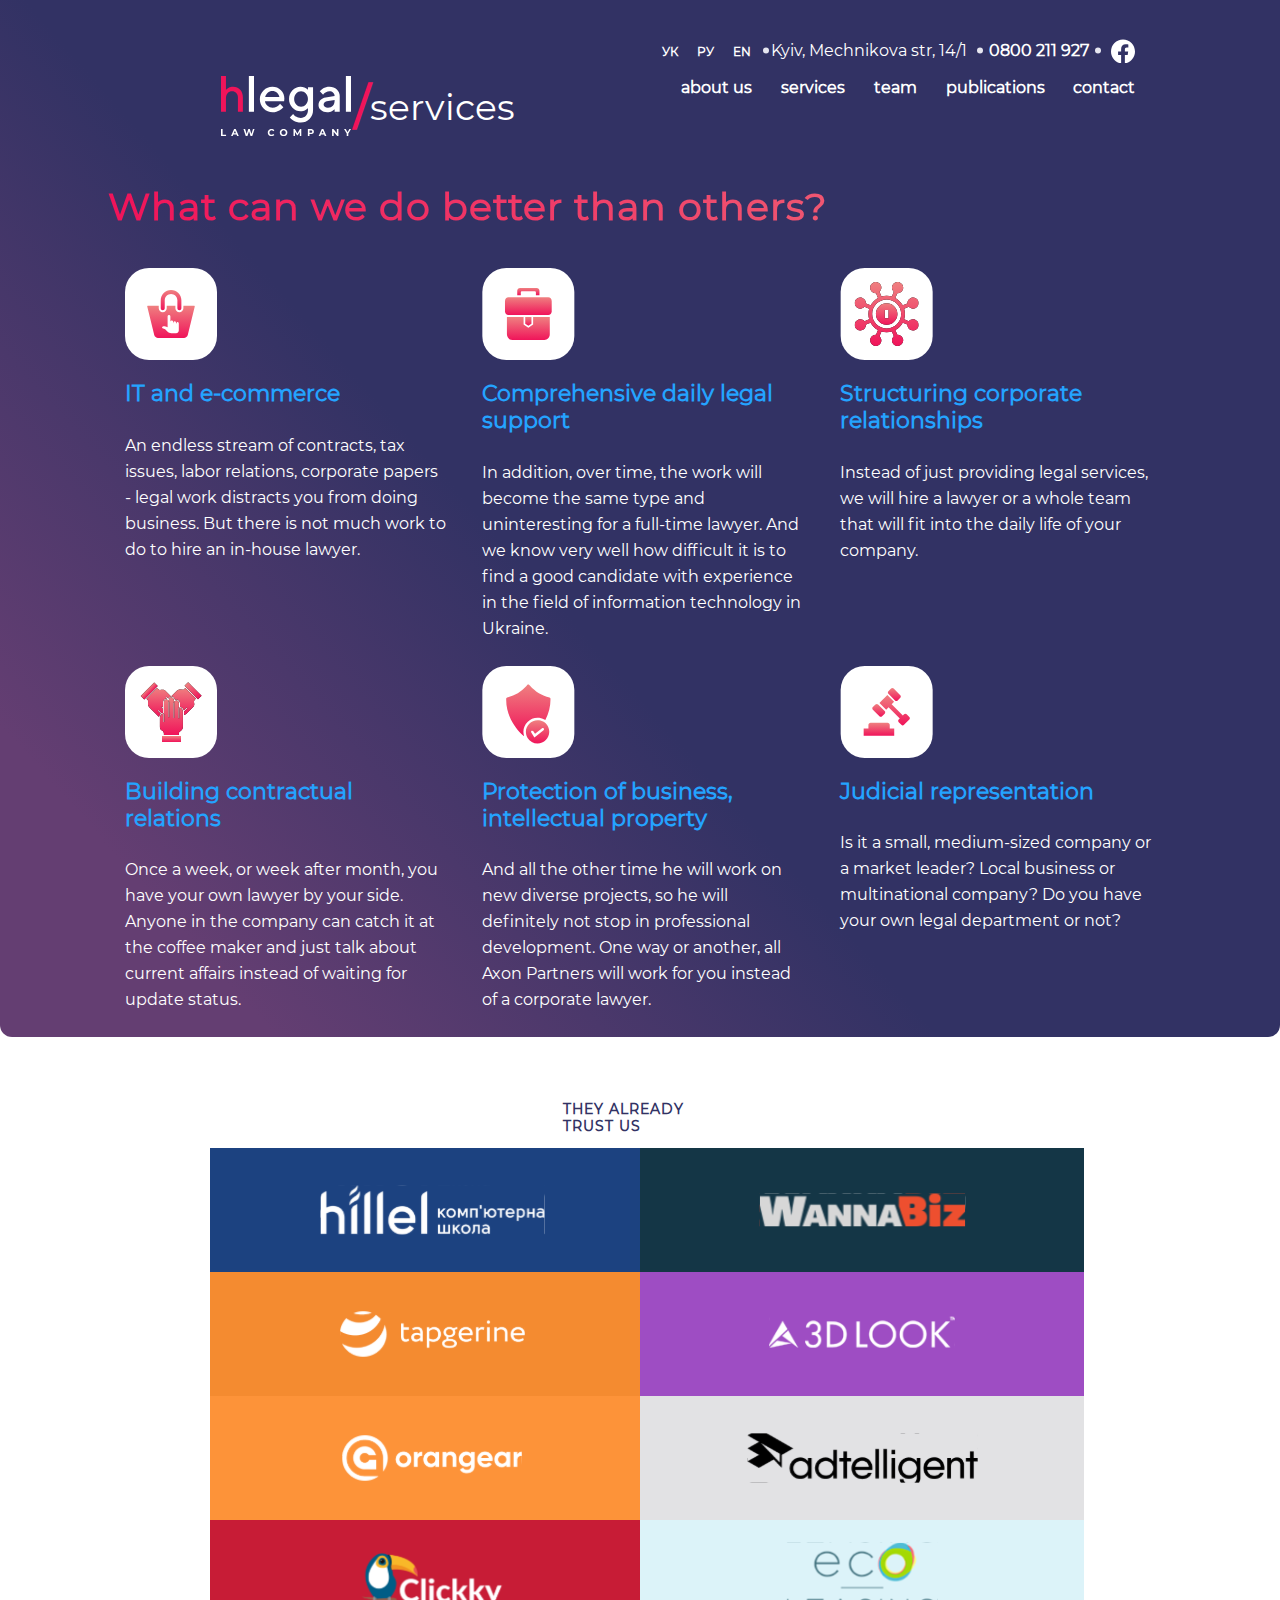
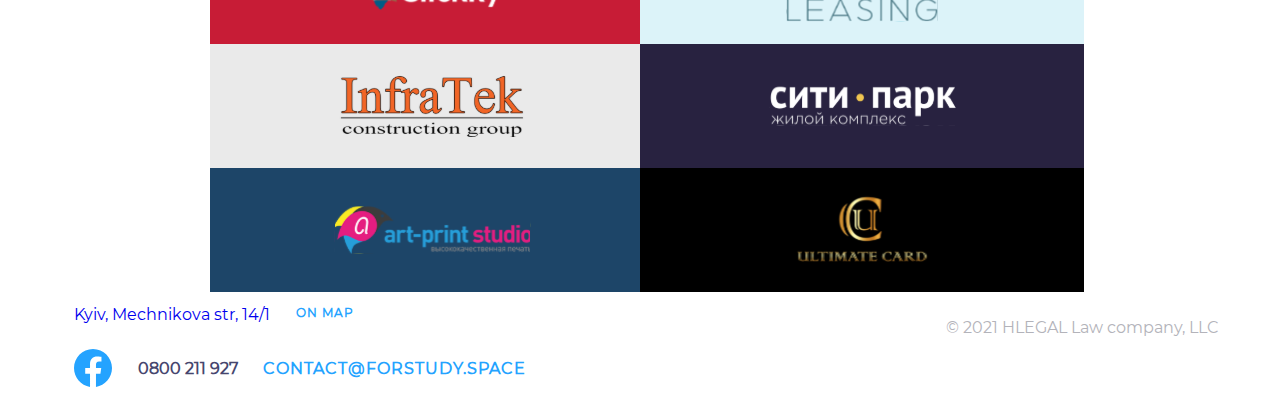
==== commit 86e4c6de: "added" ====
--- a/pages/services.html
+++ b/pages/services.html
@@ -17,7 +17,9 @@
         <div class="wrapper">
 
             <header class="header">
-                <img class="header__logo" src="../imgs/logo.svg" alt="логотип">
+                <a class="logo__link" href="../index.html">
+                    <img class="header__logo" src="../imgs/logo.svg" alt="логотип">
+                
                 <div class="service__logo">
                     <h3 class="logo__title">
                         /
@@ -26,6 +28,7 @@
                         services
                     </h4>
                 </div>
+            </a>
                 <div class="nav">
                     <div class="header__items">
                         <ul class="header__list">
@@ -254,52 +257,52 @@
             </div>
 
         </div>
+
+
+        <footer class="footer">
+            <div class="footer__block">
+                <div class="footer__items">
+                    <ul class="footer__list">
+                        <li class="foooter__item">
+                            <a class="footer__link" href="https://goo.gl/maps/Sz3MzExeA3tsCW739">
+                                Kyiv, Mechnikova str, 14/1
+                            </a>
+                        </li>
+                        <li class="foooter__item">
+                            <p class="footer__subtitle">
+                                On map
+                            </p>
+                        </li>
+                    </ul>
+                </div>
+                <div class="footer__items--primary">
+                    <ul class="footer__list--primary">
+                        <li class="foooter__item--primary">
+                            <a class="footer__link--primary" href="http://facebook.com">
+                            </a>
+                        </li>
+                        <li class="foooter__item--primary">
+                            <a class="footer__number" href="tel:+380800211927">
+                                0800 211 927
+                            </a>
+                        </li>
+                        <li class="foooter__item--primary">
+                            <a class="footer__mail" href="mailto:contact@forstudy.space">
+                                contact@forstudy.space
+                            </a>
+                        </li>
+                    </ul>
+
+                </div>
+            </div>
+            <p id="down"></p>
+            <p class="footer__copiraiting">
+                © 2021 HLEGAL Law company, LLC
+            </p>
+        </footer>
     </div>
 
-    <footer class="footer">
-        <div class="footer__block">
-            <div class="footer__items">
-                <ul class="footer__list">
-                    <li class="foooter__item">
-                        <a class="footer__link" href="https://goo.gl/maps/Sz3MzExeA3tsCW739">
-                            Kyiv, Mechnikova str, 14/1
-                        </a>
-                    </li>
-                    <li class="foooter__item">
-                        <p class="footer__subtitle">
-                            On map
-                        </p>
-                    </li>
-                </ul>
-            </div>
-            <div class="footer__items--primary">
-                <ul class="footer__list--primary">
-                    <li class="foooter__item--primary">
-                        <a class="footer__link--primary" href="http://facebook.com">
-                        </a>
-                    </li>
-                    <li class="foooter__item--primary">
-                        <a class="footer__number" href="tel:+380800211927">
-                            0800 211 927
-                        </a>
-                    </li>
-                    <li class="foooter__item--primary">
-                        <a class="footer__mail" href="mailto:contact@forstudy.space">
-                            contact@forstudy.space
-                        </a>
-                    </li>
-                </ul>
-
-            </div>
-        </div>
-        <p id="down"></p>
-        <p class="footer__copiraiting">
-            © 2021 HLEGAL Law company, LLC
-        </p>
-    </footer>
-
-    </div>
-    </div>
+
     <script src="/js/main.js">
     </script>
 
--- a/css/style.css
+++ b/css/style.css
@@ -1,38 +1,50 @@
 @charset "UTF-8";
-.section .section__column {
-  display: -webkit-box;
-  display: -ms-flexbox;
-  display: flex;
-  -webkit-box-orient: vertical;
-  -webkit-box-direction: normal;
-      -ms-flex-direction: column;
-          flex-direction: column;
-  width: -webkit-max-content;
-  width: -moz-max-content;
-  width: max-content;
-}
-
-.wrapper .content .column__subtitle--active {
+/*  */
+@media screen and (max-width: 600px) {
+  .wrapper .header .header__icon {
+    display: none;
+  }
+  .wrapper .header .header__item {
+    font-size: .7rem;
+  }
+}
+
+@media screen and (max-width: 375px) {
+  .section .section__column {
+    display: -webkit-box;
+    display: -ms-flexbox;
+    display: flex;
+    -webkit-box-orient: vertical;
+    -webkit-box-direction: normal;
+        -ms-flex-direction: column;
+            flex-direction: column;
+    width: -webkit-max-content;
+    width: -moz-max-content;
+    width: max-content;
+  }
+}
+
+.container .wrapper .content .column__subtitle--active {
   background-image: linear-gradient(90.13deg, #EF8080 0.84%, #F0145A 99.96%);
   background-clip: text;
   -webkit-background-clip: text;
   -webkit-text-fill-color: transparent;
 }
 
-.wrapper .content__subtitle, .wrapper .central__block .central__text, .wrapper .section .section__text {
+.container .wrapper .content__subtitle, .container .central__block .central__text, .container .section .section__text {
   background: linear-gradient(90.13deg, #F0145A 0.84%, #EF8080 99.96%);
   background-clip: text;
   -webkit-background-clip: text;
   -webkit-text-fill-color: transparent;
 }
 
-.wrapper .central__block .central__link, .wrapper .bottom__block .bottom__subtitle, .wrapper .section .section__link, .wrapper .footer .footer__mail {
+.container .central__block .central__link, .container .bottom__block .bottom__subtitle, .container .section .section__link, .container .footer .footer__mail {
   text-transform: uppercase;
   letter-spacing: 1px;
   font-weight: bold;
 }
 
-.wrapper .section .section__subtitle--tertiary, .wrapper .footer .footer__subtitle {
+.container .section .section__subtitle--tertiary, .container .footer .footer__subtitle {
   font-weight: bold;
   font-size: 12px;
   line-height: 15px;
@@ -49,7 +61,7 @@
   font-family: "Montserrat";
 }
 
-.wrapper {
+.container .wrapper {
   background: linear-gradient(228.57deg, #323264 11.93%, #323264 57.17%, #643E72 87.46%);
   border-radius: 0px 0px 12px 12px;
   font-family: "Montserrat";
@@ -57,11 +69,11 @@
   /****************************************SERVICES*****************************************************/
 }
 
-.wrapper a {
+.container .wrapper a {
   color: #FFFFFF;
 }
 
-.wrapper .header {
+.container .wrapper .header {
   display: -webkit-box;
   display: -ms-flexbox;
   display: flex;
@@ -70,14 +82,23 @@
           justify-content: space-between;
 }
 
-.wrapper .header .header__logo {
-  width: 6.78%;
-  margin-left: 8.3%;
-  margin-top: 2.2%;
+.container .wrapper .header .logo__link {
+  display: -webkit-box;
+  display: -ms-flexbox;
+  display: flex;
+  -webkit-box-align: end;
+      -ms-flex-align: end;
+          align-items: flex-end;
+}
+
+.container .wrapper .header .header__logo {
+  width: 100%;
+  margin-left: 76%;
+  padding-top: 26.2%;
   z-index: 5;
 }
 
-.wrapper .header .header__list {
+.container .wrapper .header .header__list {
   display: -webkit-box;
   display: -ms-flexbox;
   display: flex;
@@ -88,12 +109,12 @@
   padding-bottom: 15px;
 }
 
-.wrapper .header .header__item {
+.container .wrapper .header .header__item {
   margin-top: 8%;
   margin-left: 1px;
 }
 
-.wrapper .header .header__link--primary {
+.container .wrapper .header .header__link--primary {
   font-size: .75rem;
   font-weight: 700;
   text-transform: uppercase;
@@ -101,48 +122,48 @@
   padding: 9px;
 }
 
-.wrapper .header .header__link--primary:hover {
+.container .wrapper .header .header__link--primary:hover {
   background: #F0145A;
   border-radius: 8px;
 }
 
-.wrapper .header .header__link--secondary {
+.container .wrapper .header .header__link--secondary {
   font-weight: 400;
   line-height: 19.5px;
 }
 
-.wrapper .header .header__link--tertiary {
+.container .wrapper .header .header__link--tertiary {
   font-size: 1rem;
   font-weight: 700;
   line-height: 14.63px;
   padding: 7px;
 }
 
-.wrapper .header .header__link--facebook {
+.container .wrapper .header .header__link--facebook {
   display: block;
   width: 24px;
   height: 24px;
   background-image: url(../icons/Vectorfacebook.svg);
 }
 
-.wrapper .header .header__link--facebook:hover {
+.container .wrapper .header .header__link--facebook:hover {
   display: block;
   width: 24px;
   height: 24px;
   background-image: url(../icons/Vectorfacebookhov.svg);
 }
 
-.wrapper .header .header__icon {
+.container .wrapper .header .header__icon {
   padding: 2px;
 }
 
-.wrapper .header .nav #header__burger {
+.container .wrapper .header .nav #header__burger {
   display: none;
   width: 32px;
   height: 32px;
 }
 
-.wrapper .header .nav .modal {
+.container .wrapper .header .nav .modal {
   display: none;
   position: absolute;
   z-index: 1;
@@ -155,7 +176,7 @@
   background-color: rgba(0, 0, 0, 0.4);
 }
 
-.wrapper .header .nav .modal-content {
+.container .wrapper .header .nav .modal-content {
   background-color: #ffffff;
   margin: auto;
   padding: 0;
@@ -189,7 +210,7 @@
   }
 }
 
-.wrapper .header .nav .modal__item {
+.container .wrapper .header .nav .modal__item {
   font-size: 1.5rem;
   line-height: 1.8125rem;
   text-align: center;
@@ -200,15 +221,15 @@
   background-color: #F5F5FA;
 }
 
-.wrapper .header .nav .modal__item a {
+.container .wrapper .header .nav .modal__item a {
   color: #24A3FF;
 }
 
-.wrapper .header .nav .modal__item a:hover {
+.container .wrapper .header .nav .modal__item a:hover {
   color: #f0145a;
 }
 
-.wrapper .header .nav .close {
+.container .wrapper .header .nav .close {
   position: relative;
   left: 90%;
   color: #EC6F5D;
@@ -217,37 +238,37 @@
   transition: 1s all;
 }
 
-.wrapper .header .nav .close:hover,
-.wrapper .header .nav .close:focus {
+.container .wrapper .header .nav .close:hover,
+.container .wrapper .header .nav .close:focus {
   color: #0f0e0e;
   cursor: pointer;
 }
 
-.wrapper .header .nav .modal-body {
+.container .wrapper .header .nav .modal-body {
   padding: 2px 16px;
 }
 
-.wrapper .header .nav .nav__list {
-  display: -webkit-box;
-  display: -ms-flexbox;
-  display: flex;
-}
-
-.wrapper .header .nav .nav__link {
+.container .wrapper .header .nav .nav__list {
+  display: -webkit-box;
+  display: -ms-flexbox;
+  display: flex;
+}
+
+.container .wrapper .header .nav .nav__link {
   font-weight: 700;
   padding-bottom: 3px;
 }
 
-.wrapper .header .nav .nav__link:hover {
+.container .wrapper .header .nav .nav__link:hover {
   border-bottom: 2px solid #ffffff;
   font-weight: 700;
 }
 
-.wrapper .header .nav .nav__item {
+.container .wrapper .header .nav .nav__item {
   margin-left: 4.6%;
 }
 
-.wrapper .wrapper__body {
+.container .wrapper .wrapper__body {
   background-image: url(../imgs/symbol.svg);
   background-repeat: no-repeat;
   background-position: top;
@@ -255,7 +276,7 @@
   height: inherit;
 }
 
-.wrapper .title {
+.container .wrapper .title {
   font-size: 2.375rem;
   width: 41.7%;
   font-weight: 700;
@@ -263,7 +284,7 @@
   margin-left: 37.5%;
 }
 
-.wrapper .center__btn {
+.container .wrapper .center__btn {
   background-image: url(../icons/btncenter.svg);
   display: block;
   width: 42px;
@@ -272,7 +293,7 @@
   margin-left: 49%;
 }
 
-.wrapper .center__btn:hover {
+.container .wrapper .center__btn:hover {
   background-image: url(../icons/btnhov.svg);
   display: block;
   width: 42px;
@@ -281,7 +302,7 @@
   margin-left: 49%;
 }
 
-.wrapper .content {
+.container .wrapper .content {
   display: -webkit-box;
   display: -ms-flexbox;
   display: flex;
@@ -293,7 +314,7 @@
           justify-content: center;
 }
 
-.wrapper .content .column--primary {
+.container .wrapper .content .column--primary {
   display: -webkit-box;
   display: -ms-flexbox;
   display: flex;
@@ -308,35 +329,35 @@
           align-items: flex-end;
 }
 
-.wrapper .content .column--secondary {
+.container .wrapper .content .column--secondary {
   width: 56%;
   padding-left: 3%;
   border-left: 4px solid rgba(255, 255, 255, 0.3);
 }
 
-.wrapper .content .column__subtitle {
+.container .wrapper .content .column__subtitle {
   font-size: 2.4375rem;
   font-weight: 700;
   line-height: 3rem;
   padding-bottom: 10%;
 }
 
-.wrapper .content .column__link:hover {
+.container .wrapper .content .column__link:hover {
   color: #f0145a;
 }
 
-.wrapper .content .column__subtitle--secondary {
+.container .wrapper .content .column__subtitle--secondary {
   font-size: 1.875rem;
   margin-top: 6%;
   padding-bottom: 2%;
 }
 
-.wrapper .content .column__text {
+.container .wrapper .content .column__text {
   font-size: 1.1875rem;
   line-height: 30px;
 }
 
-.wrapper .content__link {
+.container .wrapper .content__link {
   display: block;
   font-size: .875rem;
   color: #24A3FF;
@@ -348,16 +369,16 @@
   margin-left: 8.4%;
 }
 
-.wrapper .content__link:hover {
+.container .wrapper .content__link:hover {
   color: #f0145a;
 }
 
-.wrapper .content__link p::after {
+.container .wrapper .content__link p::after {
   content: "ᐳ";
   padding: 3px;
 }
 
-.wrapper .content__subtitle {
+.container .wrapper .content__subtitle {
   font-size: 2.375rem;
   font-weight: bold;
   letter-spacing: 1px;
@@ -366,7 +387,7 @@
   margin-left: 8.4%;
 }
 
-.wrapper .content__bottom {
+.container .wrapper .content__bottom {
   display: -webkit-box;
   display: -ms-flexbox;
   display: flex;
@@ -379,17 +400,17 @@
           justify-content: flex-start;
 }
 
-.wrapper .content__item {
+.container .wrapper .content__item {
   width: 30%;
   padding-bottom: 2%;
   padding-left: 3%;
 }
 
-.wrapper .content__img {
+.container .wrapper .content__img {
   padding-bottom: 5%;
 }
 
-.wrapper .content__subtitle--secondary {
+.container .wrapper .content__subtitle--secondary {
   color: #24A3FF;
   font-size: 1.375rem;
   line-height: 1.6875rem;
@@ -398,15 +419,235 @@
   cursor: default;
 }
 
-.wrapper .content__text {
+.container .wrapper .content__text {
   line-height: 26px;
 }
 
-.wrapper .central__block {
+.container .wrapper .service__logo {
+  display: -webkit-box;
+  display: -ms-flexbox;
+  display: flex;
+  right: 21%;
+  margin-left: 1%;
+  padding-top: 2%;
+  -webkit-box-align: center;
+      -ms-flex-align: center;
+          align-items: center;
+}
+
+@media screen and (max-width: 1920px) {
+  .container .wrapper .wrapper .wrapper__body .content .column--primary {
+    width: 30%;
+  }
+}
+
+@media screen and (max-width: 1440px) {
+  .container .wrapper .wrapper .wrapper__body .content .column--primary {
+    width: 34%;
+  }
+}
+
+@media screen and (max-width: 1280px) {
+  .container .wrapper .wrapper .wrapper__body .content .column--primary {
+    width: 45%;
+  }
+}
+
+@media screen and (max-width: 1024px) {
+  .container .wrapper .wrapper .wrapper__body .content .column--primary {
+    width: 49%;
+  }
+}
+
+@media screen and (max-width: 960px) {
+  .container .wrapper .wrapper .wrapper__body .content .column--primary {
+    width: 70%;
+  }
+}
+
+@media screen and (max-width: 840px) {
+  .container .wrapper .wrapper .wrapper__body .content {
+    margin: 0 auto;
+    padding-top: 6%;
+    -webkit-box-orient: vertical;
+    -webkit-box-direction: normal;
+        -ms-flex-direction: column;
+            flex-direction: column;
+    -webkit-box-align: start;
+        -ms-flex-align: start;
+            align-items: flex-start;
+  }
+  .container .wrapper .wrapper .wrapper__body .content .column--primary {
+    display: -webkit-box;
+    display: -ms-flexbox;
+    display: flex;
+    width: 204%;
+    -webkit-box-orient: horizontal;
+    -webkit-box-direction: normal;
+        -ms-flex-direction: row;
+            flex-direction: row;
+    -webkit-box-align: center;
+        -ms-flex-align: center;
+            align-items: center;
+  }
+  .container .wrapper .wrapper .wrapper__body .content .column--secondary {
+    width: 90%;
+    display: -webkit-box;
+    display: -ms-flexbox;
+    display: flex;
+    padding-bottom: 4%;
+    border-top: 4px solid rgba(255, 255, 255, 0.3);
+    border-left: none;
+    -webkit-box-orient: vertical;
+    -webkit-box-direction: normal;
+        -ms-flex-direction: column;
+            flex-direction: column;
+    -webkit-box-align: center;
+        -ms-flex-align: center;
+            align-items: center;
+  }
+  .container .wrapper .wrapper .wrapper__body .content .column__subtitle {
+    width: 100%;
+  }
+}
+
+@media screen and (max-width: 767px) {
+  .container .wrapper .wrapper .wrapper__body .header .header__link {
+    font-size: .5rem;
+  }
+  .container .wrapper .wrapper .wrapper__body .header .nav .nav__list {
+    display: none;
+  }
+  .container .wrapper .wrapper .wrapper__body .header .nav #header__burger {
+    display: block;
+    position: relative;
+    left: 67%;
+  }
+  .container .wrapper .wrapper .wrapper__body .header .header__link--facebook,
+  .container .wrapper .wrapper .wrapper__body .header .header__link--secondary,
+  .container .wrapper .wrapper .wrapper__body .header .header__icon {
+    display: none;
+  }
+  .container .wrapper .wrapper .wrapper__body .header .header__list {
+    margin-left: 60px;
+  }
+  .container .wrapper .wrapper .wrapper__body .header .header__logo {
+    width: 40%;
+  }
+  .container .wrapper .wrapper .wrapper__body {
+    background-size: 97%;
+  }
+  .container .wrapper .wrapper .wrapper__body .content__bottom {
+    display: -webkit-box;
+    display: -ms-flexbox;
+    display: flex;
+    -webkit-box-orient: vertical;
+    -webkit-box-direction: normal;
+        -ms-flex-direction: column;
+            flex-direction: column;
+    -webkit-box-align: center;
+        -ms-flex-align: center;
+            align-items: center;
+    margin-top: 8%;
+  }
+  .container .wrapper .wrapper .wrapper__body .content__item {
+    width: 80%;
+    padding-bottom: 10%;
+  }
+  .container .wrapper .wrapper .wrapper__body .content__subtitle {
+    font-size: 1.5rem;
+  }
+  .container .wrapper .wrapper .wrapper__body .owl-carousel .central__block .central__items {
+    display: -webkit-box;
+    display: -ms-flexbox;
+    display: flex;
+    -webkit-box-align: end;
+        -ms-flex-align: end;
+            align-items: flex-end;
+    -webkit-box-orient: vertical;
+    -webkit-box-direction: normal;
+        -ms-flex-direction: column;
+            flex-direction: column;
+  }
+  .container .wrapper .section .section__column {
+    display: -webkit-box;
+    display: -ms-flexbox;
+    display: flex;
+    -webkit-box-orient: vertical;
+    -webkit-box-direction: normal;
+        -ms-flex-direction: column;
+            flex-direction: column;
+    width: -webkit-max-content;
+    width: -moz-max-content;
+    width: max-content;
+    flex-direction: column;
+  }
+  .container .wrapper .central__block .central__items {
+    display: -webkit-box;
+    display: -ms-flexbox;
+    display: flex;
+    -webkit-box-orient: vertical;
+    -webkit-box-direction: reverse;
+        -ms-flex-direction: column-reverse;
+            flex-direction: column-reverse;
+  }
+  .container .wrapper .footer {
+    -webkit-box-orient: vertical;
+    -webkit-box-direction: normal;
+        -ms-flex-direction: column;
+            flex-direction: column;
+    -webkit-box-align: center;
+        -ms-flex-align: center;
+            align-items: center;
+  }
+  .container .wrapper .footer .footer__list--primary,
+  .container .wrapper .footer .footer__list {
+    -webkit-box-orient: vertical;
+    -webkit-box-direction: normal;
+        -ms-flex-direction: column;
+            flex-direction: column;
+    -webkit-box-align: center;
+        -ms-flex-align: center;
+            align-items: center;
+  }
+  .container .wrapper .footer .footer__copiraiting {
+    font-size: .8rem;
+  }
+  .container .wrapper .footer .foooter__item--primary {
+    padding: 2%;
+    font-size: .7rem;
+    margin: 0 auto;
+  }
+}
+
+.container .wrapper .logo__title {
+  font-size: 3rem;
+  color: #f0145a;
+  font-weight: bolder;
+}
+
+.container .wrapper .logo__subtitle {
+  font-size: 2.25rem;
+}
+
+.container .wrapper .center__block {
+  display: -webkit-box;
+  display: -ms-flexbox;
+  display: flex;
+  -webkit-box-pack: center;
+      -ms-flex-pack: center;
+          justify-content: center;
+}
+
+.container .wrapper .center__img {
+  margin-top: 4%;
+}
+
+.container .central__block {
   margin-top: 5%;
 }
 
-.wrapper .central__block .central__items {
+.container .central__block .central__items {
   display: -webkit-box;
   display: -ms-flexbox;
   display: flex;
@@ -415,48 +656,48 @@
           align-items: flex-end;
 }
 
-.wrapper .central__block .central__item {
+.container .central__block .central__item {
   padding-left: 2%;
 }
 
-.wrapper .central__block .central__link {
+.container .central__block .central__link {
   color: #24A3FF;
 }
 
-.wrapper .central__block .central__subtitle {
+.container .central__block .central__subtitle {
   color: #B3B3BA;
   font-weight: bold;
 }
 
-.wrapper .central__block .central__subtitle--secondary {
+.container .central__block .central__subtitle--secondary {
   font-size: .875rem;
   color: #B3B3BA;
 }
 
-.wrapper .central__block .central__text {
+.container .central__block .central__text {
   font-weight: bold;
   font-size: 38px;
   line-height: 46px;
 }
 
-.wrapper .central__block .owl-carousel {
+.container .central__block .owl-carousel {
   width: 80%;
   margin: 0 auto;
 }
 
-.wrapper .central__block .owl-dot.active {
+.container .central__block .owl-dot.active {
   opacity: 1;
 }
 
-.wrapper .central__block .owl-dots {
+.container .central__block .owl-dots {
   text-align: center;
 }
 
-.wrapper .bottom__block {
+.container .bottom__block {
   margin-top: 5%;
 }
 
-.wrapper .bottom__block .bottom__subtitle {
+.container .bottom__block .bottom__subtitle {
   color: #323264;
   font-size: .875rem;
   line-height: 17px;
@@ -464,7 +705,7 @@
   margin: 1% auto;
 }
 
-.wrapper .bottom__block .bottom__item {
+.container .bottom__block .bottom__item {
   display: -webkit-box;
   display: -ms-flexbox;
   display: flex;
@@ -475,45 +716,45 @@
           justify-content: center;
 }
 
-.wrapper .bottom__block .bottom__link {
+.container .bottom__block .bottom__link {
   display: block;
 }
 
-.wrapper .bottom__block .bottom__img {
+.container .bottom__block .bottom__img {
   height: 100%;
 }
 
-.wrapper .section {
+.container .section {
   background-color: #F5F5FA;
   padding: 1%;
 }
 
-.wrapper .section .section__item {
+.container .section .section__item {
   margin-left: 7%;
   margin-bottom: 1%;
 }
 
-.wrapper .section .section__link {
+.container .section .section__link {
   color: #24A3FF;
 }
 
-.wrapper .section .section__link h3::after {
+.container .section .section__link h3::after {
   content: "ᐳ";
   padding: 2px;
 }
 
-.wrapper .section .section__subtitle--primary {
+.container .section .section__subtitle--primary {
   padding: 1%;
 }
 
-.wrapper .section .section__text {
+.container .section .section__text {
   font-size: 38px;
   line-height: 46px;
   font-weight: bold;
   padding: 1%;
 }
 
-.wrapper .section .section__column {
+.container .section .section__column {
   display: -webkit-box;
   display: -ms-flexbox;
   display: flex;
@@ -522,19 +763,19 @@
   border-bottom: 2px solid #E6E6F0;
 }
 
-.wrapper .section .section__subtitle--secondary {
+.container .section .section__subtitle--secondary {
   color: #24A3FF;
   line-height: 20px;
   font-weight: bold;
 }
 
-.wrapper .section .section__subtitle--tertiary {
+.container .section .section__subtitle--tertiary {
   color: #B3B3BA;
   padding-bottom: 1%;
   border-bottom: 2px solid #E6E6F0;
 }
 
-.wrapper .section .section__column--inner {
+.container .section .section__column--inner {
   display: -webkit-box;
   display: -ms-flexbox;
   display: flex;
@@ -549,13 +790,13 @@
   margin: 1%;
 }
 
-.wrapper .section .section__column--inner p {
+.container .section .section__column--inner p {
   width: 80%;
   margin: 0 auto;
   padding-bottom: 10%;
 }
 
-.wrapper .footer {
+.container .footer {
   display: -webkit-box;
   display: -ms-flexbox;
   display: flex;
@@ -563,33 +804,33 @@
       justify-content: space-around;
 }
 
-.wrapper .footer .footer__block {
+.container .footer .footer__block {
   width: 50%;
 }
 
-.wrapper .footer .footer__list {
-  display: -webkit-box;
-  display: -ms-flexbox;
-  display: flex;
-}
-
-.wrapper .footer .foooter__item,
-.wrapper .footer .foooter__item--primary {
+.container .footer .footer__list {
+  display: -webkit-box;
+  display: -ms-flexbox;
+  display: flex;
+}
+
+.container .footer .foooter__item,
+.container .footer .foooter__item--primary {
   padding: 2%;
 }
 
-.wrapper .footer .footer__subtitle {
+.container .footer .footer__subtitle {
   color: #24A3FF;
 }
 
-.wrapper .footer .footer__link--primary {
+.container .footer .footer__link--primary {
   display: block;
   background: url(../icons/Vectorfb.svg);
   width: 38px;
   height: 38px;
 }
 
-.wrapper .footer .footer__list--primary {
+.container .footer .footer__list--primary {
   display: -webkit-box;
   display: -ms-flexbox;
   display: flex;
@@ -598,61 +839,210 @@
           align-items: center;
 }
 
-.wrapper .footer .footer__link--primary:hover {
+.container .footer .footer__link--primary:hover {
   background: url(../icons/Vectorfbhov.svg);
 }
 
-.wrapper .footer .footer__number {
+.container .footer .footer__number {
   color: #46466E;
   font-weight: 700;
 }
 
-.wrapper .footer .footer__mail {
+.container .footer .footer__mail {
   color: #24A3FF;
 }
 
-.wrapper .footer .footer__mail:hover {
+.container .footer .footer__mail:hover {
   color: #F0145A;
 }
 
-.wrapper .footer .footer__copiraiting {
+.container .footer .footer__copiraiting {
   color: #B3B3BA;
   padding-top: 2%;
 }
 
-.wrapper .service__logo {
-  display: -webkit-box;
-  display: -ms-flexbox;
-  display: flex;
-  position: relative;
-  right: 21%;
-  margin-left: 1%;
-  padding-top: 2%;
-  -webkit-box-align: center;
-      -ms-flex-align: center;
-          align-items: center;
-}
-
-.wrapper .logo__title {
-  font-size: 3rem;
-  color: #f0145a;
-  font-weight: bolder;
-}
-
-.wrapper .logo__subtitle {
-  font-size: 2.25rem;
-}
-
-.wrapper .center__block {
-  display: -webkit-box;
-  display: -ms-flexbox;
-  display: flex;
-  -webkit-box-pack: center;
-      -ms-flex-pack: center;
-          justify-content: center;
-}
-
-.wrapper .center__img {
-  margin-top: 4%;
+@media screen and (max-width: 1920px) {
+  .container .wrapper .wrapper__body .content .column--primary {
+    width: 30%;
+  }
+}
+
+@media screen and (max-width: 1440px) {
+  .container .wrapper .wrapper__body .content .column--primary {
+    width: 34%;
+  }
+}
+
+@media screen and (max-width: 1280px) {
+  .container .wrapper .wrapper__body .content .column--primary {
+    width: 45%;
+  }
+}
+
+@media screen and (max-width: 1024px) {
+  .container .wrapper .wrapper__body .content .column--primary {
+    width: 49%;
+  }
+}
+
+@media screen and (max-width: 960px) {
+  .container .wrapper .wrapper__body .content .column--primary {
+    width: 70%;
+  }
+}
+
+@media screen and (max-width: 840px) {
+  .container .wrapper .wrapper__body .content {
+    margin: 0 auto;
+    padding-top: 6%;
+    -webkit-box-orient: vertical;
+    -webkit-box-direction: normal;
+        -ms-flex-direction: column;
+            flex-direction: column;
+    -webkit-box-align: start;
+        -ms-flex-align: start;
+            align-items: flex-start;
+  }
+  .container .wrapper .wrapper__body .content .column--primary {
+    display: -webkit-box;
+    display: -ms-flexbox;
+    display: flex;
+    width: 204%;
+    -webkit-box-orient: horizontal;
+    -webkit-box-direction: normal;
+        -ms-flex-direction: row;
+            flex-direction: row;
+    -webkit-box-align: center;
+        -ms-flex-align: center;
+            align-items: center;
+  }
+  .container .wrapper .wrapper__body .content .column--secondary {
+    width: 90%;
+    display: -webkit-box;
+    display: -ms-flexbox;
+    display: flex;
+    padding-bottom: 4%;
+    border-top: 4px solid rgba(255, 255, 255, 0.3);
+    border-left: none;
+    -webkit-box-orient: vertical;
+    -webkit-box-direction: normal;
+        -ms-flex-direction: column;
+            flex-direction: column;
+    -webkit-box-align: center;
+        -ms-flex-align: center;
+            align-items: center;
+  }
+  .container .wrapper .wrapper__body .content .column__subtitle {
+    width: 100%;
+  }
+}
+
+@media screen and (max-width: 767px) {
+  .container .wrapper .wrapper__body .header .header__link {
+    font-size: .5rem;
+  }
+  .container .wrapper .wrapper__body .header .nav .nav__list {
+    display: none;
+  }
+  .container .wrapper .wrapper__body .header .nav #header__burger {
+    display: block;
+    position: relative;
+    left: 67%;
+  }
+  .container .wrapper .wrapper__body .header .header__link--facebook,
+  .container .wrapper .wrapper__body .header .header__link--secondary,
+  .container .wrapper .wrapper__body .header .header__icon {
+    display: none;
+  }
+  .container .wrapper .wrapper__body .header .header__list {
+    margin-left: 60px;
+  }
+  .container .wrapper .wrapper__body .header .header__logo {
+    width: 40%;
+  }
+  .container .wrapper .wrapper__body {
+    background-size: 97%;
+  }
+  .container .wrapper .wrapper__body .content__bottom {
+    display: -webkit-box;
+    display: -ms-flexbox;
+    display: flex;
+    -webkit-box-orient: vertical;
+    -webkit-box-direction: normal;
+        -ms-flex-direction: column;
+            flex-direction: column;
+    -webkit-box-align: center;
+        -ms-flex-align: center;
+            align-items: center;
+    margin-top: 8%;
+  }
+  .container .wrapper .wrapper__body .content__item {
+    width: 80%;
+    padding-bottom: 10%;
+  }
+  .container .wrapper .wrapper__body .content__subtitle {
+    font-size: 1.5rem;
+  }
+  .container .wrapper .wrapper__body .owl-carousel .central__block .central__items {
+    display: -webkit-box;
+    display: -ms-flexbox;
+    display: flex;
+    -webkit-box-align: end;
+        -ms-flex-align: end;
+            align-items: flex-end;
+    -webkit-box-orient: vertical;
+    -webkit-box-direction: normal;
+        -ms-flex-direction: column;
+            flex-direction: column;
+  }
+  .container .section .section__column {
+    display: -webkit-box;
+    display: -ms-flexbox;
+    display: flex;
+    -webkit-box-orient: vertical;
+    -webkit-box-direction: normal;
+        -ms-flex-direction: column;
+            flex-direction: column;
+    width: -webkit-max-content;
+    width: -moz-max-content;
+    width: max-content;
+    flex-direction: column;
+  }
+  .container .central__block .central__items {
+    display: -webkit-box;
+    display: -ms-flexbox;
+    display: flex;
+    -webkit-box-orient: vertical;
+    -webkit-box-direction: reverse;
+        -ms-flex-direction: column-reverse;
+            flex-direction: column-reverse;
+  }
+  .container .footer {
+    -webkit-box-orient: vertical;
+    -webkit-box-direction: normal;
+        -ms-flex-direction: column;
+            flex-direction: column;
+    -webkit-box-align: center;
+        -ms-flex-align: center;
+            align-items: center;
+  }
+  .container .footer .footer__list--primary,
+  .container .footer .footer__list {
+    -webkit-box-orient: vertical;
+    -webkit-box-direction: normal;
+        -ms-flex-direction: column;
+            flex-direction: column;
+    -webkit-box-align: center;
+        -ms-flex-align: center;
+            align-items: center;
+  }
+  .container .footer .footer__copiraiting {
+    font-size: .8rem;
+  }
+  .container .footer .foooter__item--primary {
+    padding: 2%;
+    font-size: .7rem;
+    margin: 0 auto;
+  }
 }
 /*# sourceMappingURL=style.css.map */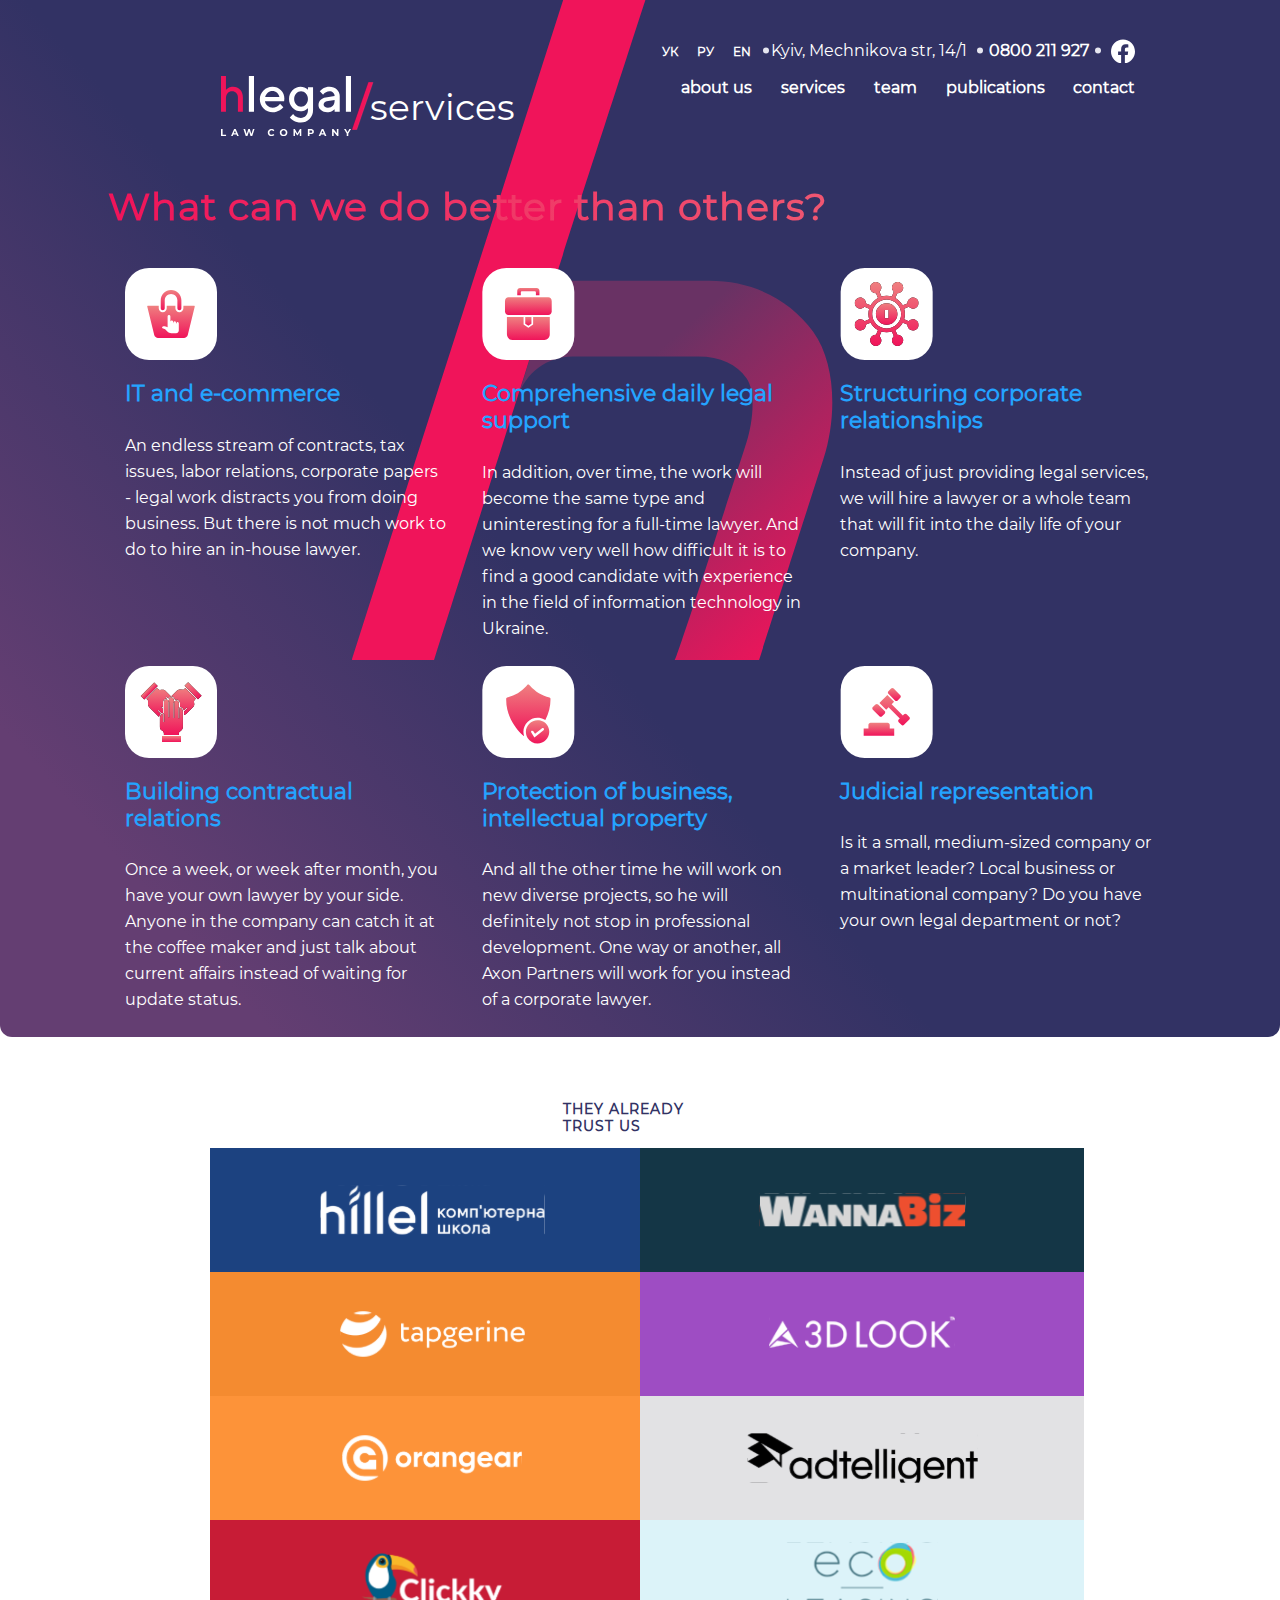
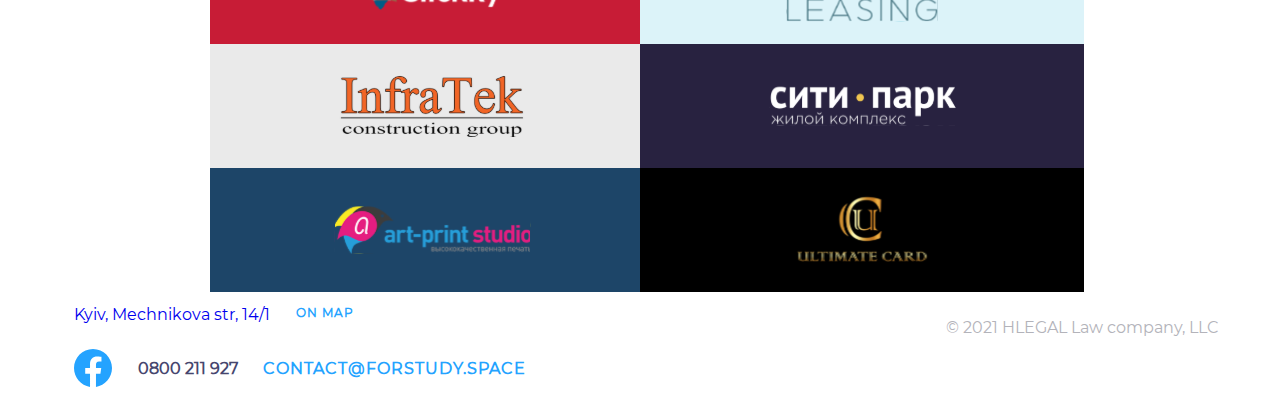
==== commit c7f4b2ab: "added" ====
--- a/pages/services.html
+++ b/pages/services.html
@@ -15,203 +15,203 @@
 <body>
     <div class="container">
         <div class="wrapper">
-
-            <header class="header">
-                <a class="logo__link" href="../index.html">
-                    <img class="header__logo" src="../imgs/logo.svg" alt="логотип">
-                
-                <div class="service__logo">
-                    <h3 class="logo__title">
-                        /
-                    </h3>
-                    <h4 class="logo__subtitle">
-                        services
-                    </h4>
+            <div class="wrapper__body">
+                <header class="header">
+                    <a class="logo__link" href="../index.html">
+                        <img class="header__logo" src="../imgs/logo.svg" alt="логотип">
+
+                        <div class="service__logo">
+                            <h3 class="logo__title">
+                                /
+                            </h3>
+                            <h4 class="logo__subtitle">
+                                services
+                            </h4>
+                        </div>
+                    </a>
+                    <div class="nav">
+                        <div class="header__items">
+                            <ul class="header__list">
+                                <li class="header__item">
+                                    <a href="#" class="header__link header__link--primary">ук</a>
+                                </li>
+                                <li class="header__item">
+                                    <a href="#" class="header__link header__link--primary">ру</a>
+                                </li>
+                                <li class="header__item">
+                                    <a href="#" class="header__link header__link--primary">en </a>
+                                </li>
+                                <li class="header__item">
+                                    <a href="https://goo.gl/maps/Sz3MzExeA3tsCW739"
+                                        class="header__link header__link--secondary"><img class="header__icon"
+                                            src="../imgs/dotseparator.svg" alt="точка">Kyiv, Mechnikova str, 14/1</a>
+                                </li>
+                                <li class="header__item">
+                                    <a href="tel:+380800211927" class="header__link header__link--tertiary">
+                                        <img class="header__icon" src="../imgs/dotseparator.svg" alt="точка">
+                                        0800 211 927
+                                        <img class="header__icon" src="../imgs/dotseparator.svg" alt="точка">
+                                    </a>
+                                </li>
+                                <li class="header__item">
+                                    <a href="http://facebook.com" class="header__link header__link--facebook">
+
+                                    </a>
+                                </li>
+                            </ul>
+                        </div>
+
+                        <ul class="nav__list">
+                            <li class="nav__item">
+                                <a href="#" class="nav__link">about us</a>
+                            </li>
+                            <li class="nav__item">
+                                <a href="#" class="nav__link">services</a>
+                            </li>
+                            <li class="nav__item">
+                                <a href="#" class="nav__link">team</a>
+                            </li>
+                            <li class="nav__item">
+                                <a href="#" class="nav__link">publications</a>
+                            </li>
+                            <li class="nav__item">
+                                <a href="#" class="nav__link">contact</a>
+                            </li>
+                        </ul>
+
+                        <div id="header__burger">
+                            <img src="/icons/Hamburger.svg" alt="burger">
+                        </div>
+
+
+                        <div id="myModal" class="modal">
+
+
+                            <div class="modal-content">
+
+                                <div class="modal-body">
+                                    <span class="close">&times;</span>
+                                    <div class="modal__item">
+                                        <a href="">
+                                            about us
+                                        </a>
+                                    </div>
+                                    <div class="modal__item">
+                                        <a href="">
+                                            послуги
+                                        </a>
+                                    </div>
+                                    <div class="modal__item">
+                                        <a href="">
+                                            команда
+                                        </a>
+                                    </div>
+                                    <div class="modal__item">
+                                        <a href="">
+                                            публікації
+                                        </a>
+                                    </div>
+                                    <div class="modal__item">
+                                        <a href="">
+                                            контакти
+                                        </a>
+                                    </div>
+                                </div>
+
+                            </div>
+
+                        </div>
+                </header>
+
+                <h2 class="content__subtitle">
+                    What can we do better than others?
+                </h2>
+                <div class="content__bottom">
+                    <div class="content__item">
+                        <img src="../icons/Icon.svg" alt="иконка корзина" class="content__img">
+                        <h3 class="content__subtitle--secondary">
+                            IT and e-commerce
+                        </h3>
+                        <p class="content__text">
+                            An endless stream of contracts, tax issues,
+                            labor relations, corporate papers - legal work
+                            distracts you from doing business. But there is
+                            not much work to do to hire an in-house lawyer.
+
+                        </p>
+                    </div>
+                    <div class="content__item">
+                        <img src="../icons/Icon1.svg" alt="иконка рюкзак" class="content__img">
+                        <h3 class="content__subtitle--secondary">
+                            Comprehensive daily
+                            legal support
+                        </h3>
+                        <p class="content__text">
+                            In addition, over time,
+                            the work will become the same
+                            type and uninteresting for a full-time
+                            lawyer. And we know very well how difficult
+                            it is to find a good candidate with experience in
+                            the field of information technology in Ukraine.
+
+                        </p>
+                    </div>
+                    <div class="content__item">
+                        <img src="../icons/Icon2.svg" alt="иконка снежинка" class="content__img">
+                        <h3 class="content__subtitle--secondary">
+                            Structuring corporate relationships
+                        </h3>
+                        <p class="content__text">
+                            Instead of just providing legal services,
+                            we will hire a lawyer or a whole team that will
+                            fit into the daily life of your company.
+
+                        </p>
+                    </div>
+                    <div class="content__item">
+                        <img src="../icons/Icon3.svg" alt="иконка руки" class="content__img">
+                        <h3 class="content__subtitle--secondary">
+                            Building contractual relations
+                        </h3>
+                        <p class="content__text">
+                            Once a week, or week after month,
+                            you have your own lawyer by your side.
+                            Anyone in the company can catch it at the coffee
+                            maker and just talk about current affairs instead of waiting for update status.
+
+                        </p>
+                    </div>
+                    <div class="content__item">
+                        <img src="../icons/Icon4.svg" alt="иконка щит" class="content__img">
+                        <h3 class="content__subtitle--secondary">
+                            Protection of business, intellectual property
+                        </h3>
+                        <p class="content__text">
+                            And all the other time he will work on new diverse projects,
+                            so he will definitely not stop in professional development.
+                            One way or another, all Axon Partners will work for you instead of a corporate lawyer.
+
+                        </p>
+                    </div>
+                    <div class="content__item">
+                        <img src="../icons/Icon5.svg" alt="иконка молоток" class="content__img">
+                        <h3 class="content__subtitle--secondary">
+                            Judicial representation
+                        </h3>
+                        <p class="content__text">
+                            Is it a small, medium-sized company or a market leader?
+                            Local business or multinational company? Do you have your
+                            own legal department or not?
+
+                        </p>
+                    </div>
+
+
                 </div>
-            </a>
-                <div class="nav">
-                    <div class="header__items">
-                        <ul class="header__list">
-                            <li class="header__item">
-                                <a href="#" class="header__link header__link--primary">ук</a>
-                            </li>
-                            <li class="header__item">
-                                <a href="#" class="header__link header__link--primary">ру</a>
-                            </li>
-                            <li class="header__item">
-                                <a href="#" class="header__link header__link--primary">en </a>
-                            </li>
-                            <li class="header__item">
-                                <a href="https://goo.gl/maps/Sz3MzExeA3tsCW739"
-                                    class="header__link header__link--secondary"><img class="header__icon"
-                                        src="../imgs/dotseparator.svg" alt="точка">Kyiv, Mechnikova str, 14/1</a>
-                            </li>
-                            <li class="header__item">
-                                <a href="tel:+380800211927" class="header__link header__link--tertiary">
-                                    <img class="header__icon" src="../imgs/dotseparator.svg" alt="точка">
-                                    0800 211 927
-                                    <img class="header__icon" src="../imgs/dotseparator.svg" alt="точка">
-                                </a>
-                            </li>
-                            <li class="header__item">
-                                <a href="http://facebook.com" class="header__link header__link--facebook">
-
-                                </a>
-                            </li>
-                        </ul>
-                    </div>
-
-                    <ul class="nav__list">
-                        <li class="nav__item">
-                            <a href="#" class="nav__link">about us</a>
-                        </li>
-                        <li class="nav__item">
-                            <a href="#" class="nav__link">services</a>
-                        </li>
-                        <li class="nav__item">
-                            <a href="#" class="nav__link">team</a>
-                        </li>
-                        <li class="nav__item">
-                            <a href="#" class="nav__link">publications</a>
-                        </li>
-                        <li class="nav__item">
-                            <a href="#" class="nav__link">contact</a>
-                        </li>
-                    </ul>
-
-                    <div id="header__burger">
-                        <img src="/icons/Hamburger.svg" alt="burger">
-                    </div>
-
-
-                    <div id="myModal" class="modal">
-
-
-                        <div class="modal-content">
-
-                            <div class="modal-body">
-                                <span class="close">&times;</span>
-                                <div class="modal__item">
-                                    <a href="">
-                                        about us
-                                    </a>
-                                </div>
-                                <div class="modal__item">
-                                    <a href="">
-                                        послуги
-                                    </a>
-                                </div>
-                                <div class="modal__item">
-                                    <a href="">
-                                        команда
-                                    </a>
-                                </div>
-                                <div class="modal__item">
-                                    <a href="">
-                                        публікації
-                                    </a>
-                                </div>
-                                <div class="modal__item">
-                                    <a href="">
-                                        контакти
-                                    </a>
-                                </div>
-                            </div>
-
-                        </div>
-
-                    </div>
-            </header>
-
-            <h2 class="content__subtitle">
-                What can we do better than others?
-            </h2>
-            <div class="content__bottom">
-                <div class="content__item">
-                    <img src="../icons/Icon.svg" alt="иконка корзина" class="content__img">
-                    <h3 class="content__subtitle--secondary">
-                        IT and e-commerce
-                    </h3>
-                    <p class="content__text">
-                        An endless stream of contracts, tax issues,
-                        labor relations, corporate papers - legal work
-                        distracts you from doing business. But there is
-                        not much work to do to hire an in-house lawyer.
-
-                    </p>
-                </div>
-                <div class="content__item">
-                    <img src="../icons/Icon1.svg" alt="иконка рюкзак" class="content__img">
-                    <h3 class="content__subtitle--secondary">
-                        Comprehensive daily
-                        legal support
-                    </h3>
-                    <p class="content__text">
-                        In addition, over time,
-                        the work will become the same
-                        type and uninteresting for a full-time
-                        lawyer. And we know very well how difficult
-                        it is to find a good candidate with experience in
-                        the field of information technology in Ukraine.
-
-                    </p>
-                </div>
-                <div class="content__item">
-                    <img src="../icons/Icon2.svg" alt="иконка снежинка" class="content__img">
-                    <h3 class="content__subtitle--secondary">
-                        Structuring corporate relationships
-                    </h3>
-                    <p class="content__text">
-                        Instead of just providing legal services,
-                        we will hire a lawyer or a whole team that will
-                        fit into the daily life of your company.
-
-                    </p>
-                </div>
-                <div class="content__item">
-                    <img src="../icons/Icon3.svg" alt="иконка руки" class="content__img">
-                    <h3 class="content__subtitle--secondary">
-                        Building contractual relations
-                    </h3>
-                    <p class="content__text">
-                        Once a week, or week after month,
-                        you have your own lawyer by your side.
-                        Anyone in the company can catch it at the coffee
-                        maker and just talk about current affairs instead of waiting for update status.
-
-                    </p>
-                </div>
-                <div class="content__item">
-                    <img src="../icons/Icon4.svg" alt="иконка щит" class="content__img">
-                    <h3 class="content__subtitle--secondary">
-                        Protection of business, intellectual property
-                    </h3>
-                    <p class="content__text">
-                        And all the other time he will work on new diverse projects,
-                        so he will definitely not stop in professional development.
-                        One way or another, all Axon Partners will work for you instead of a corporate lawyer.
-
-                    </p>
-                </div>
-                <div class="content__item">
-                    <img src="../icons/Icon5.svg" alt="иконка молоток" class="content__img">
-                    <h3 class="content__subtitle--secondary">
-                        Judicial representation
-                    </h3>
-                    <p class="content__text">
-                        Is it a small, medium-sized company or a market leader?
-                        Local business or multinational company? Do you have your
-                        own legal department or not?
-
-                    </p>
-                </div>
+
 
 
             </div>
-
-
-
-
         </div>
         <div class="bottom__block">
             <h3 class="bottom__subtitle">
--- a/css/style.css
+++ b/css/style.css
@@ -1,29 +1,4 @@
 @charset "UTF-8";
-/*  */
-@media screen and (max-width: 600px) {
-  .wrapper .header .header__icon {
-    display: none;
-  }
-  .wrapper .header .header__item {
-    font-size: .7rem;
-  }
-}
-
-@media screen and (max-width: 375px) {
-  .section .section__column {
-    display: -webkit-box;
-    display: -ms-flexbox;
-    display: flex;
-    -webkit-box-orient: vertical;
-    -webkit-box-direction: normal;
-        -ms-flex-direction: column;
-            flex-direction: column;
-    width: -webkit-max-content;
-    width: -moz-max-content;
-    width: max-content;
-  }
-}
-
 .container .wrapper .content .column__subtitle--active {
   background-image: linear-gradient(90.13deg, #EF8080 0.84%, #F0145A 99.96%);
   background-clip: text;
@@ -61,12 +36,17 @@
   font-family: "Montserrat";
 }
 
+.container {
+  /*  */
+}
+
 .container .wrapper {
   background: linear-gradient(228.57deg, #323264 11.93%, #323264 57.17%, #643E72 87.46%);
   border-radius: 0px 0px 12px 12px;
   font-family: "Montserrat";
   color: #FFFFFF;
   /****************************************SERVICES*****************************************************/
+  /*  */
 }
 
 .container .wrapper a {
@@ -620,6 +600,36 @@
   }
 }
 
+@media screen and (max-width: 600px) {
+  .container .wrapper .wrapper .header .header__icon {
+    display: none;
+  }
+  .container .wrapper .wrapper .header .header__item {
+    font-size: .7rem;
+  }
+}
+
+@media screen and (max-width: 375px) {
+  .container .wrapper {
+    /*  */
+  }
+  .container .wrapper .container .wrapper .wrapper__body .header .header__logo {
+    width: 100%;
+  }
+  .container .wrapper .container .wrapper .wrapper__body .section .section__column {
+    display: -webkit-box;
+    display: -ms-flexbox;
+    display: flex;
+    -webkit-box-orient: vertical;
+    -webkit-box-direction: normal;
+        -ms-flex-direction: column;
+            flex-direction: column;
+    width: -webkit-max-content;
+    width: -moz-max-content;
+    width: max-content;
+  }
+}
+
 .container .wrapper .logo__title {
   font-size: 3rem;
   color: #f0145a;
@@ -1045,4 +1055,34 @@
     margin: 0 auto;
   }
 }
+
+@media screen and (max-width: 600px) {
+  .container .wrapper .header .header__icon {
+    display: none;
+  }
+  .container .wrapper .header .header__item {
+    font-size: .7rem;
+  }
+}
+
+@media screen and (max-width: 375px) {
+  .container {
+    /*  */
+  }
+  .container .container .wrapper .wrapper__body .header .header__logo {
+    width: 100%;
+  }
+  .container .container .wrapper .wrapper__body .section .section__column {
+    display: -webkit-box;
+    display: -ms-flexbox;
+    display: flex;
+    -webkit-box-orient: vertical;
+    -webkit-box-direction: normal;
+        -ms-flex-direction: column;
+            flex-direction: column;
+    width: -webkit-max-content;
+    width: -moz-max-content;
+    width: max-content;
+  }
+}
 /*# sourceMappingURL=style.css.map */